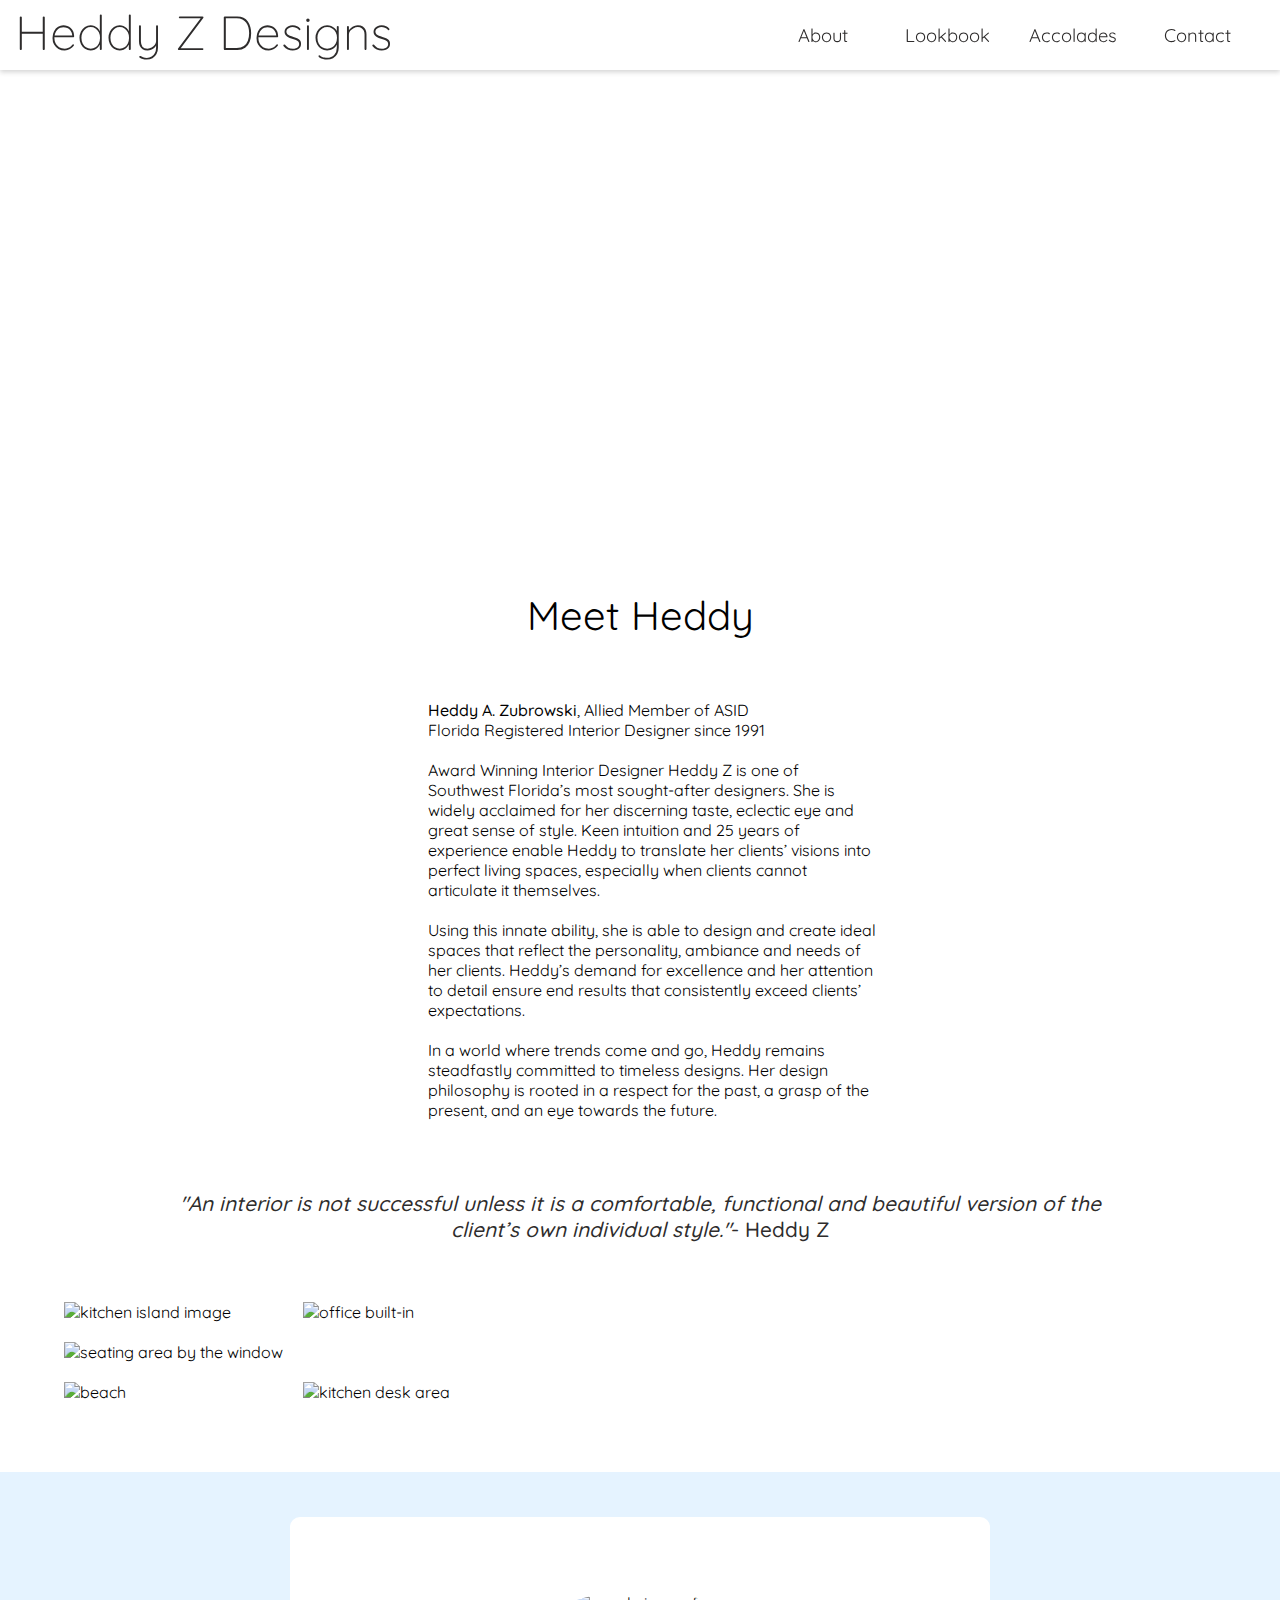
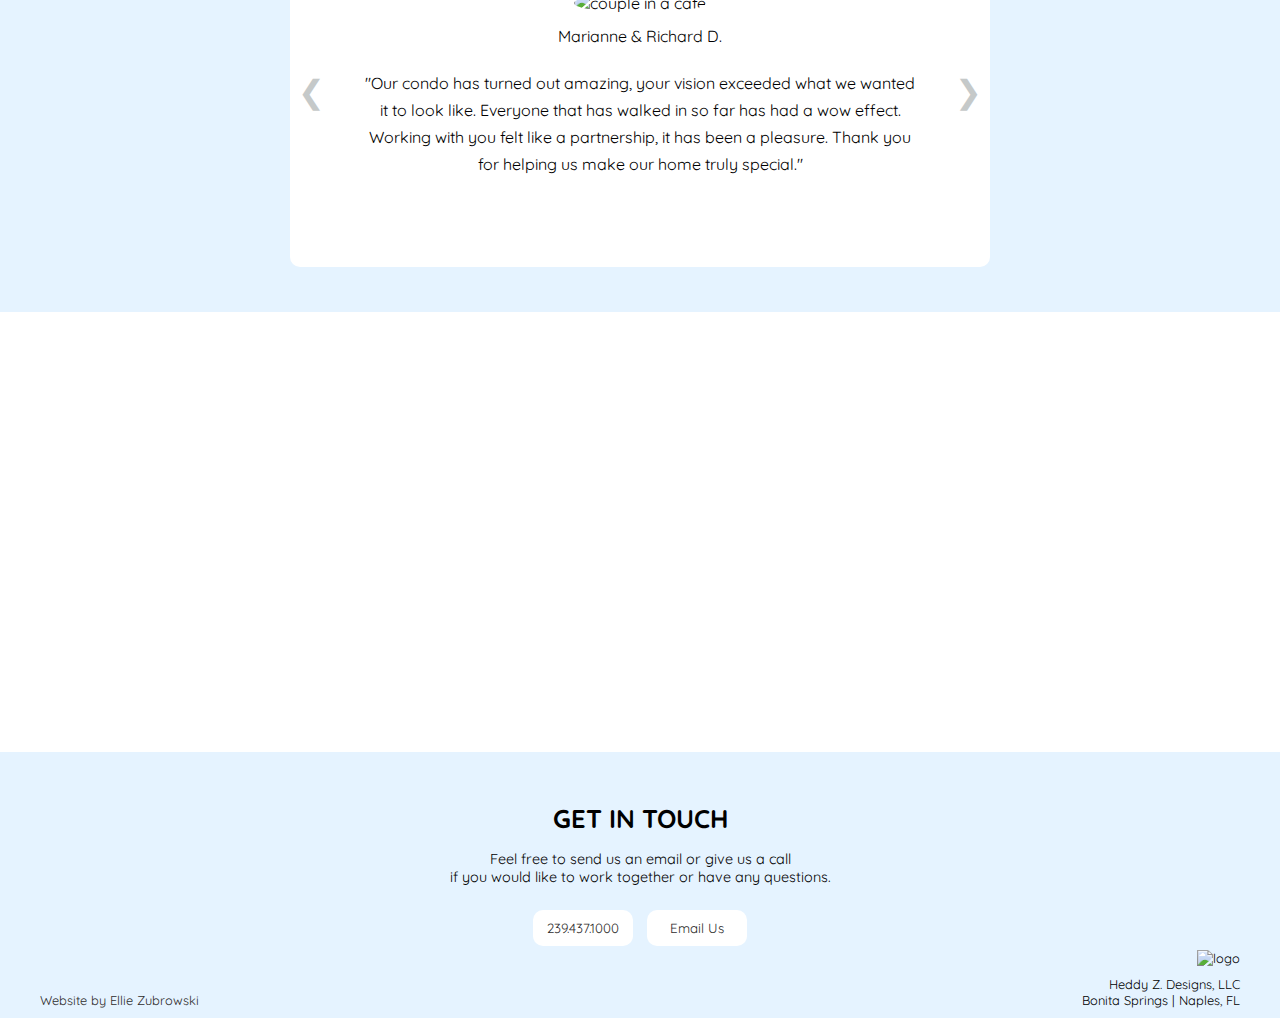
==== index.html @ a10d14ea "Update title and description" ====
<!DOCTYPE html>
<html lang="en">
  <head>
    <meta charset="UTF-8" />
    <meta http-equiv="X-UA-Compatible" content="IE=edge" />
    <meta name="viewport" content="width=device-width, initial-scale=1.0" />
    <meta name="keywords" content="interior designer, interior design, Naples, Fort Myers, heddy z designs, 
      Naples interior decorators, naples interior design company"/>
    <link rel="icon" type="image/x-icon" href="https://i.ibb.co/jzCMYRN/icon.png">
    <title>Heddy Z Designs | Interior Designer</title>
    <meta
      name="description"
      content="Meet Heddy Z, a renowned interior designer with 25 years of experience in Southwest Florida, known for her unique style and transformative designs."
    />
    <link rel="stylesheet" href="src/style.css" />
    <script
      src="https://kit.fontawesome.com/e5f441b479.js"
      crossorigin="anonymous"
    ></script>
  </head>
  <header>
    <nav id="nav-bar" class="navbar">
      <div id="left-nav">
        <h1>
          <a href="index.html"> Heddy Z Designs</a>
        </h1>
      </div>
      <div id="right-nav">
        <ul id="nav-ul">
          <li class="nav-li"><a href="index.html#about-div">About</a></li>
          <li class="nav-li"><a href="lookbook.html">Lookbook</a></li>
          <li class="nav-li">
            <a class="accoladesnavlink" href="index.html#accolades"
              >Accolades</a
            >
          </li>
          <li class="nav-li"><a href="contact.html">Contact</a></li>
        </ul>
      </div>
    </nav>
  </header>
  <body>
    <div>
      <!-- <div id="meet-heddy">Meet Heddy</div> -->
      <div class="top-img"></div>
    </div>
    <main>
      <div id="about-div">
        <h2>Meet Heddy</h2>
        <div id="info-div">
          <img
            id="profile-img"
            src="https://i.ibb.co/8mSSCG5/profile-enhanced.jpg"
            alt=""
          />
          <div id="info-p-div">
            <p>
              <span id="heddybio">Heddy A. Zubrowski</span>, Allied Member of
              ASID
              <br />
              Florida Registered Interior Designer since 1991
            </p>
            <br />
            <p>
              Award Winning Interior Designer Heddy Z is one of Southwest
              Florida’s most sought-after designers. She is widely acclaimed for
              her discerning taste, eclectic eye and great sense of style. Keen
              intuition and 25 years of experience enable Heddy to translate her
              clients’ visions into perfect living spaces, especially when
              clients cannot articulate it themselves.
            </p>
            <br />
            <p>
              Using this innate ability, she is able to design and create ideal
              spaces that reflect the personality, ambiance and needs of her
              clients. Heddy’s demand for excellence and her attention to detail
              ensure end results that consistently exceed clients’ expectations.
            </p>
            <br />
            <p>
              In a world where trends come and go, Heddy remains steadfastly
              committed to timeless designs. Her design philosophy is rooted in
              a respect for the past, a grasp of the present, and an eye towards
              the future.
            </p>
          </div>
        </div>
        <br />
        <p id="bioquote">
          <em
            >"An interior is not successful unless it is a comfortable,
            functional and beautiful version of the client’s own individual
            style."</em
          >- Heddy Z
        </p>
      </div>
    </main>

    <section class="photo-container">
      <div class="column">
        <div class="photo">
          <img
            src="https://i.ibb.co/tmwmGJ7/Ts-Jh-Gv8-auto-x2-1-transformed.jpg"
            alt="kitchen island image"
          />
        </div>
        <div class="photo">
          <img
            src="https://i.ibb.co/yB9nSzc/yKpuhIeY.jpg"
            alt="seating area by the window"
          />
        </div>
        <div class="photo">
          <img src="https://i.ibb.co/qCT5sdY/kitchen-final.jpg" alt="beach" />
        </div>
      </div>
      <div class="column">
        <div class="photo">
          <img
            src="https://i.ibb.co/rQHQZ10/studyoffice-enhanced.jpg"
            alt="office built-in"
          />
        </div>
        <div class="photo">
          <img
            src="https://i.ibb.co/xhC37cS/tdZFXEk.jpg"
            alt="kitchen desk area"
          />
        </div>
      </div>
    </section>

    <section id="big-slideshow-container">
      <div id="accolades" class="slideshow-container">
        <article class="review-slide">
          <img
            class="reviewimg"
            src="https://i.ibb.co/7NGnf0b/squarecopy3.jpg"
            alt="couple in a cafe"
          />
          <p class="reviewname">Marianne & Richard D.</p>
          <br />
          <p>
            "Our condo has turned out amazing, your vision exceeded what we
            wanted it to look like. Everyone that has walked in so far has had a
            wow effect. Working with you felt like a partnership, it has been a
            pleasure. Thank you for helping us make our home truly special."
          </p>
        </article>
        <article class="review-slide">
          <img
            class="reviewimg"
            src="https://i.ibb.co/BszhF9Z/squarecopy2.jpg"
            alt="couple at the beach"
          />
          <p class="reviewname">Drs. Greg and Beth G.</p>
          <br />
          <p>
            "Heddy was the perfect designer for us. She listened to us and
            understood our needs. She was there every step of the way to explain
            our choices. She used space planning techniques, colors and lighting
            to create an attractive home designed specifically for our needs. We
            couldn't be happier."
          </p>
        </article>
        <article class="review-slide">
          <img
            class="reviewimg"
            src="https://i.ibb.co/t2vxKx9/squarecopy1.jpg"
            alt=""
          />
          <p class="reviewname">Angela and Bill P.</p>
          <br />
          <p>
            "I am pleased to extend and share my experience with Heddy. Her real
            skill lies in her outstanding ability to communicate, design and
            transform my home to a dream come true."
          </p>
        </article>

        <a class="previous" onclick="changeSlide(-1)">&#10094;</a>
        <a class="nextacc" onclick="changeSlide(1)">&#10095;</a>
      </div>
    </section>

    <section class="square-link-container">
      <a class="square-img-link" href="index.html#about-div">
        <h2>ABOUT</h2>
        <img
          class="link-img"
          src="https://images.unsplash.com/photo-1528460033278-a6ba57020470?ixlib=rb-4.0.3&ixid=MnwxMjA3fDB8MHxwaG90by1wYWdlfHx8fGVufDB8fHx8&auto=format&fit=crop&w=735&q=80"
          alt=""
        />
      </a>
      <a class="square-img-link" href="lookbook.html">
        <h2>LOOKBOOK</h2>
        <img
          src="https://images.unsplash.com/photo-1554328103-f1ab574c5a12?ixlib=rb-4.0.3&ixid=MnwxMjA3fDB8MHxwaG90by1wYWdlfHx8fGVufDB8fHx8&auto=format&fit=crop&w=627&q=80"
          alt=""
        />
      </a>
      <a class="square-img-link" href="index.html#accolades">
        <h2>ACCOLADES</h2>
        <img
          src="https://images.unsplash.com/photo-1563836728031-53a374d2d2e1?ixlib=rb-4.0.3&ixid=MnwxMjA3fDB8MHxwaG90by1wYWdlfHx8fGVufDB8fHx8&auto=format&fit=crop&w=627&q=80"
          alt=""
        />
      </a>
      <a class="square-img-link" href="contact.html">
        <h2>CONTACT</h2>
        <img
          src="https://images.unsplash.com/photo-1599424056685-cacc7bee5cc3?ixlib=rb-4.0.3&ixid=MnwxMjA3fDB8MHxwaG90by1wYWdlfHx8fGVufDB8fHx8&auto=format&fit=crop&w=687&q=80"
          alt=""
        />
      </a>
    </section>

    <footer class="footer">
      <div class="footer-container">
        <div class="top-footer">
          <h3>GET IN TOUCH</h3>
          <p class="footerp">
            Feel free to send us an email or give us a call <br />
            if you would like to work together or have any questions.
          </p>
          <button class="contactbtn num">
            <a href="tel:239.437.1000">239.437.1000</a>
          </button>
          <button class="contactbtn mail">
            <a href="mailto:zdesigns@comcast.net" target="_blank">Email Us</a>
          </button>
          <br />
        </div>
        <div class="bottom-footer">
          <div class="left-footer">
            <span class="websitebuilt"
              >Website by
              <a
                href="https://elliezub.github.io/Personal-Portfolio/"
                target="_blank"
                >Ellie Zubrowski</a
              ></span
            >
          </div>
          <div class="right-footer">
            <img
              src="https://i.ibb.co/XySXFV8/final-logo.jpg"
              alt="logo"
              class="footer-logo"
            />
            <p>Heddy Z. Designs, LLC</p>
            <p>Bonita Springs | Naples, FL</p>
            <!-- <p class="emailrightfooter"><a href="mailto:zdesigns@comcast.net" target="_blank">zdesigns@comcast.net</a></p> -->
          </div>
        </div>
      </div>
    </footer>

    <script src="src/script.js"></script>
  </body>
</html>
---- src/style.css ----
@import url("https://fonts.googleapis.com/css2?family=Julius+Sans+One&family=Oswald:wght@200&family=Quicksand:wght@300;400;500&family=Thasadith&display=swap");

@media (prefers-reduced-motion: no-preference) {
  * {
    scroll-behavior: smooth;
  }
}

* {
  margin: 0;
  font-family: "Quicksand", sans-serif;
  padding: 0;
}

h1 {
  font-weight: 100;
}

h1 a {
  text-decoration: none;
  color: rgb(46, 44, 44);
}

h2 {
  font-weight: 300;
}

.navbar {
  transition: height 0.3s ease;
  display: flex;
  justify-content: space-between;
  align-items: center;
  height: 70px;
  background-color: rgb(255, 255, 255, 0.9);
  position: fixed;
  top: 0;
  left: 0;
  width: 100%;
  z-index: 3;
  box-shadow: 0 2px 5px 0 rgba(31, 31, 31, 0.2);
}

.navbar.shrink {
  height: 55px;
}

#left-nav {
  margin-left: 15px;
  color: rgb(46, 44, 44);
  font-size: 1.5rem;
  padding-bottom: 6px;
}

#right-nav {
  margin-right: 20px;
  height: 100%;
}

#nav-ul {
  list-style: none;
  display: flex;
  align-items: center;
  height: 100%;
}

.nav-li {
  display: flex;
  align-items: center;
  justify-content: center;
  height: 100%;
}

.nav-li a {
  display: flex;
  align-items: center;
  justify-content: center;
  text-decoration: none;
  color: rgb(46, 44, 44);
  width: 125px;
  height: 100%;
  text-align: center;
  font-size: 1.15rem;
}

.nav-li a:hover {
  background-color: rgba(229, 243, 255, 0.8);
}

/* nav end */

.top-img {
  background-image: url("https://i.ibb.co/g3WW5Nk/enhanced-livingroom-final.jpg");
  min-height: 60vh;
  max-height: 60vh;
  background-repeat: no-repeat;
  background-size: contain;
  background-attachment: fixed;
  width: 100vw;
  /* position: relative;
    top:0; */
  z-index: -2;
  /* FIX THE DISPLAY ON HUGE SCREEN SIZE */
}
/* img end */

#about-div {
  height: auto;
  position: relative;
  top: 0;
  padding-top: 10px;
  max-width: 1000px;
  margin: 0 auto 20px auto;
}

#about-div h2 {
  text-align: center;
  margin: 40px 0 60px 0;
  font-size: 2.5rem;
  font-weight: 400;
}

#profile-img {
  height: 440px;
  width: auto;
}

#bioquote {
  color: rgb(46, 44, 44);
  margin: 30px 20px 0 20px;
  font-size: 1.3rem;
  text-align: center;
  font-weight: 500;
}

#heddybio {
  font-weight: 500;
}

#info-div {
  display: flex;
  justify-content: center;
  gap: 25px;
}

#info-p-div {
  max-width: 450px;
  font-size: 1rem;
}

main {
    margin: 0 15px;
}

/* end about */

.photo-container {
  max-width: 1200px;
  width: 90%;
  margin: auto;
  padding: 40px 0;
  display: flex;
  gap: 20px;
}

.two {
  max-width: 1700px;
}
.photo-container .column {
  display: flex;
  justify-content: space-between;
}

.column {
  display: flex;
  flex-direction: column;
  gap: 20px;
}

.column1 {
  flex: 3.95;
}

.column2 {
  flex: 4.1;
}

.column3 {
  flex: 3.1;
}

.photo img {
  width: 100%;
  height: 100%;
}

/* img area end */

.review-slide {
  display: none;
  padding: 7px 70px 20px 70px;
  text-align: center;
}

.slideshow-container {
  max-width: 700px;
  position: relative;
  margin: 10px;
  background-color: white;
  height: 350px;
  display: flex;
  justify-content: center;
  align-items: center;
  border-radius: 10px;
}

.slideshow-container a {
  position: absolute;
  cursor: pointer;
  color: rgb(197, 201, 201);
  font-size: 2rem;
  padding: 5px 8px 8px 8px;
  user-select: none;
  transition: 0.3s ease-in-out;
}

.slideshow-container a:hover {
  background-color: #d3d3d3;
  color: white;
}

.previous {
  left: 0;
  border-radius: 0 3px 3px 0;
}
.nextacc {
  right: 0;
  border-radius: 3px 0 0 3px;
}

#big-slideshow-container {
  margin-top: 30px;
  background-color: rgb(229, 243, 255);
  padding: 35px 0px;
  width: 100%;
  display: flex;
  justify-content: center;
}

.review-slide p {
  line-height: 1.7;
}

.reviewimg {
  width: 100px;
  border-radius: 50%;
  margin-bottom: 10px;
}


/* slideshow end */

.square-link-container {
  display: flex;
  flex-wrap: wrap;
  justify-content: center;
  max-width: 1200px;
  margin: 80px auto;
}

.square-img-link {
  width: 250px;
  height: 250px;
  margin: 15px;
  border-radius: 10px;
  overflow: hidden;
  position: relative;
  text-decoration: none;
  color: white;
}

.square-img-link img {
  /* width:100%; */
  object-fit: cover;
}

.square-img-link h2 {
  position: absolute;
  top: 42%;
  left: 0;
  width: 100%;
  text-align: center;
  /* letter-spacing: .075em; */
}

/* FOOTER */
.footer {
  background-color: rgb(229, 243, 255);
  position: relative;
  bottom: 0;
  width: 100%;
  right: 0;
  padding: 30px 0 0 0;
}

.footer h3 {
  font-size: 1.6rem;
  padding-bottom: 8px;
}

.footer-container {
  max-width: 1200px;
  width: 95vw;
  margin: auto;
  padding: 20px 15px 10px 15px;
  display: flex;
  flex-direction: column;
}

.top-footer {
  text-align: center;
}

.contactbtn {
  background-color: white;
  border: none;
  border-radius: 10px;
  padding: 10px;
  width: 100px;
  margin: 4px 5px;
  cursor: pointer;
  transition: 0.3s ease-in-out;
}

.contactbtn:hover {
  background-color: rgb(219, 219, 219);
}

.bottom-footer {
  display: flex;
  flex-direction: row;
  justify-content: space-between;
  align-items: flex-end;
}

.right-footer {
  text-align: right;
  font-size: 0.8rem;
}

.left-footer {
  font-size: 0.8rem;
}

.footerp {
  font-size: 0.9rem;
  margin: 8px 0 20px 0;
}

.footer a {
  text-decoration: none;
  color: rgb(46, 44, 44);
}

.footer span {
  color: rgb(46, 44, 44);
}

.footer-logo {
  width: 50px;
  margin-bottom: 10px;
}

/* FOOTER END */

/* CONTACT.HTML STUFF BELOW HERE */

.top-img2 {
  background-image: url("https://i.ibb.co/1dCfvWg/0-2.png");
  min-height: 347px;
  max-height: 40vh;
  background-repeat: no-repeat;
  background-size: cover;
  background-attachment: fixed;
  width: 100vw;
  position: relative;
  top: 0;
  z-index: -2;
}

#contact-heddy {
  position: absolute;
  width: 100%;
  text-align: center;
  top: 175px;
  color: white;
  font-size: 3.5rem;
}

#contact-section {
  width: 100%;
}

#contact-section h2 {
  text-align: center;
  padding-top: 28px;
}

#contact-form {
  background-color: white;
  margin: 60px auto;
  max-width: 920px;
  max-height: 610px;
  display: flex;
  flex-wrap: wrap;
  overflow: hidden;
  border-radius: 5px;
  box-shadow: 0 3px 7px 0 rgba(0, 0, 0, 0.07), 0 6px 10px 0 rgba(0, 0, 0, 0.1);
}

form {
  display: flex;
  flex-direction: column;
  max-width: 450px;
  margin: 20px;
  padding: 10px 10px;
}

#send {
  margin: 20px auto;
  padding: 9px 9px 10px 9px;
  width: 70px;
  cursor: pointer;
  background-color: white;
  border: 1px solid rgb(46, 44, 44);
  border-radius: 10px;
  color: rgb(46, 44, 44);
  font-size: 1rem;
}

form label {
  margin: 10px 0;
}

form input {
  padding: 10px;
  border-radius: 5px;
  border: solid 1px rgb(46, 44, 44);
}

form textarea {
  padding: 10px;
  border-radius: 5px;
  border: solid 1px rgb(46, 44, 44);
}

#contact-form img {
  width: 100%;
  height: auto;
}

#left-form {
  width: 50%;
}
#right-form {
  width: 50%;
  position: relative;
}

/* LOOKBOOK */

.top-img3 {
  background-image: url("https://i.ibb.co/gJR9S2v/harli-marten-n7a2-OJDSZns-unsplash.jpg");
  min-height: 347px;
  max-height: 40vh;
  background-repeat: no-repeat;
  background-size: cover;
  background-attachment: fixed;
  width: 100vw;
  position: relative;
  top: 0;
  z-index: -2;
}

.photo {
  cursor: pointer;
}

#message {
    resize: none;
    overflow: auto;
}

/* MODAL LIGHTBOX  */

/* The Modal (background) */
.modal {
  display: none;
  position: fixed;
  z-index: 1;
  padding-top: 100px;
  left: 0;
  top: 0;
  width: 100%;
  height: 100%;
  overflow: auto;
  background-color: rgba(0, 0, 0, 0.9);
}

/* Modal Content */
.modal-container {
  position: relative;
  margin: 20px auto;
  padding: 0 auto;
  width: 90%;
  max-width: 1200px;
  height: 80vh;
  display: flex;
  justify-content: center;
  align-items: center;
}

.lookbookSlides img {
  max-height: 80vh;
  max-width: 100%;
  position: relative;
  margin: 0 auto;
}

.close {
  color: white;
  position: absolute;
  top: 70px;
  right: 50px;
  font-size: 65px;
  font-weight: bold;
  cursor: pointer;
  transition: 0.3s ease-in-out;
}

.close:hover {
  color: #d3d3d3;
  text-decoration: none;
}

.prev,
.next {
  cursor: pointer;
  position: absolute;
  width: auto;
  padding: 13px 13px 14px 12px;
  color: white;
  font-weight: bold;
  font-size: 20px;
  transition: 0.6s ease;
  border-radius: 0 3px 3px 0;
  z-index: 3;
}

.prev {
  left: 0;
}

.next {
  right: 0;
  border-radius: 3px 0 0 3px;
}

.prev:hover,
.next:hover {
  background-color: rgba(0, 0, 0, 0.8);
}

/* END MODAL */

@media (min-width: 1900px) {
  .top-img {
    background-size: cover;
    width: 100%;
    background-attachment: unset;
    background-position: center;
  }
}

@media (max-width: 1220px) {
  .square-img-link {
    width: 200px;
    height: 200px;
  }
}

@media (max-width: 1150px) {
  .top-img {
    background-size: cover;
    background-attachment: unset;
    background-position: center;
  }
}

@media (max-width: 950px) {
  #right-form {
    display: none;
  }
  #contact-form {
    margin-left: 30px;
    margin-right: 30px;
  }
  #left-form {
    width: 100%;
  }
  form {
    margin: auto;
  }
  .square-link-container {
    max-width: 600px;
  }
  .footer-container {
    width: 93vw;
  }
  #left-nav h1 {
    font-size: 1.9rem;
  }
  .nav-li a {
    width: 110px;
  }
}

@media (max-width: 768px) {
  .photo-container {
    flex-direction: column;
  }
  #info-div {
    flex-direction: column;
    align-items: center;
  }
  #info-p-div {
    margin-top: 40px;
  }
  .footer-container {
    width: 90vw;
  }

  .nav-li .accoladesnavlink {
    display: none;
  }
  .nav-li a {
  font-size: 1.1rem;
  width: 90px;
  }
  #left-nav h1 {
    font-size: 1.6rem;
  }
  #profile-img {
    height: 400px;
  }
  .review-slide p {
    font-size: 90%;
  }
}

@media (max-width: 550px) {
    #left-nav h1 { 
        font-size: 1.3rem;
    }
    
    .nav-li a {
       font-size: 1rem;
       width: 85px;
    }
    #right-nav {
        margin-right: 5px;
    }
    .review-slide p {
        font-size: 85%;
        line-height: 1.3;
    }
    .review-slide {
        padding: 7px 50px 10px 50px;
    }
}

@media (max-width: 490px) {
    .square-img-link {
        width: 130px;
        height: 130px;
    }
    .square-link-container {
        max-width:  350px;
    }
    .square-link-container h2 {
        font-size: 95%;
        font-weight: 400;
    }
}
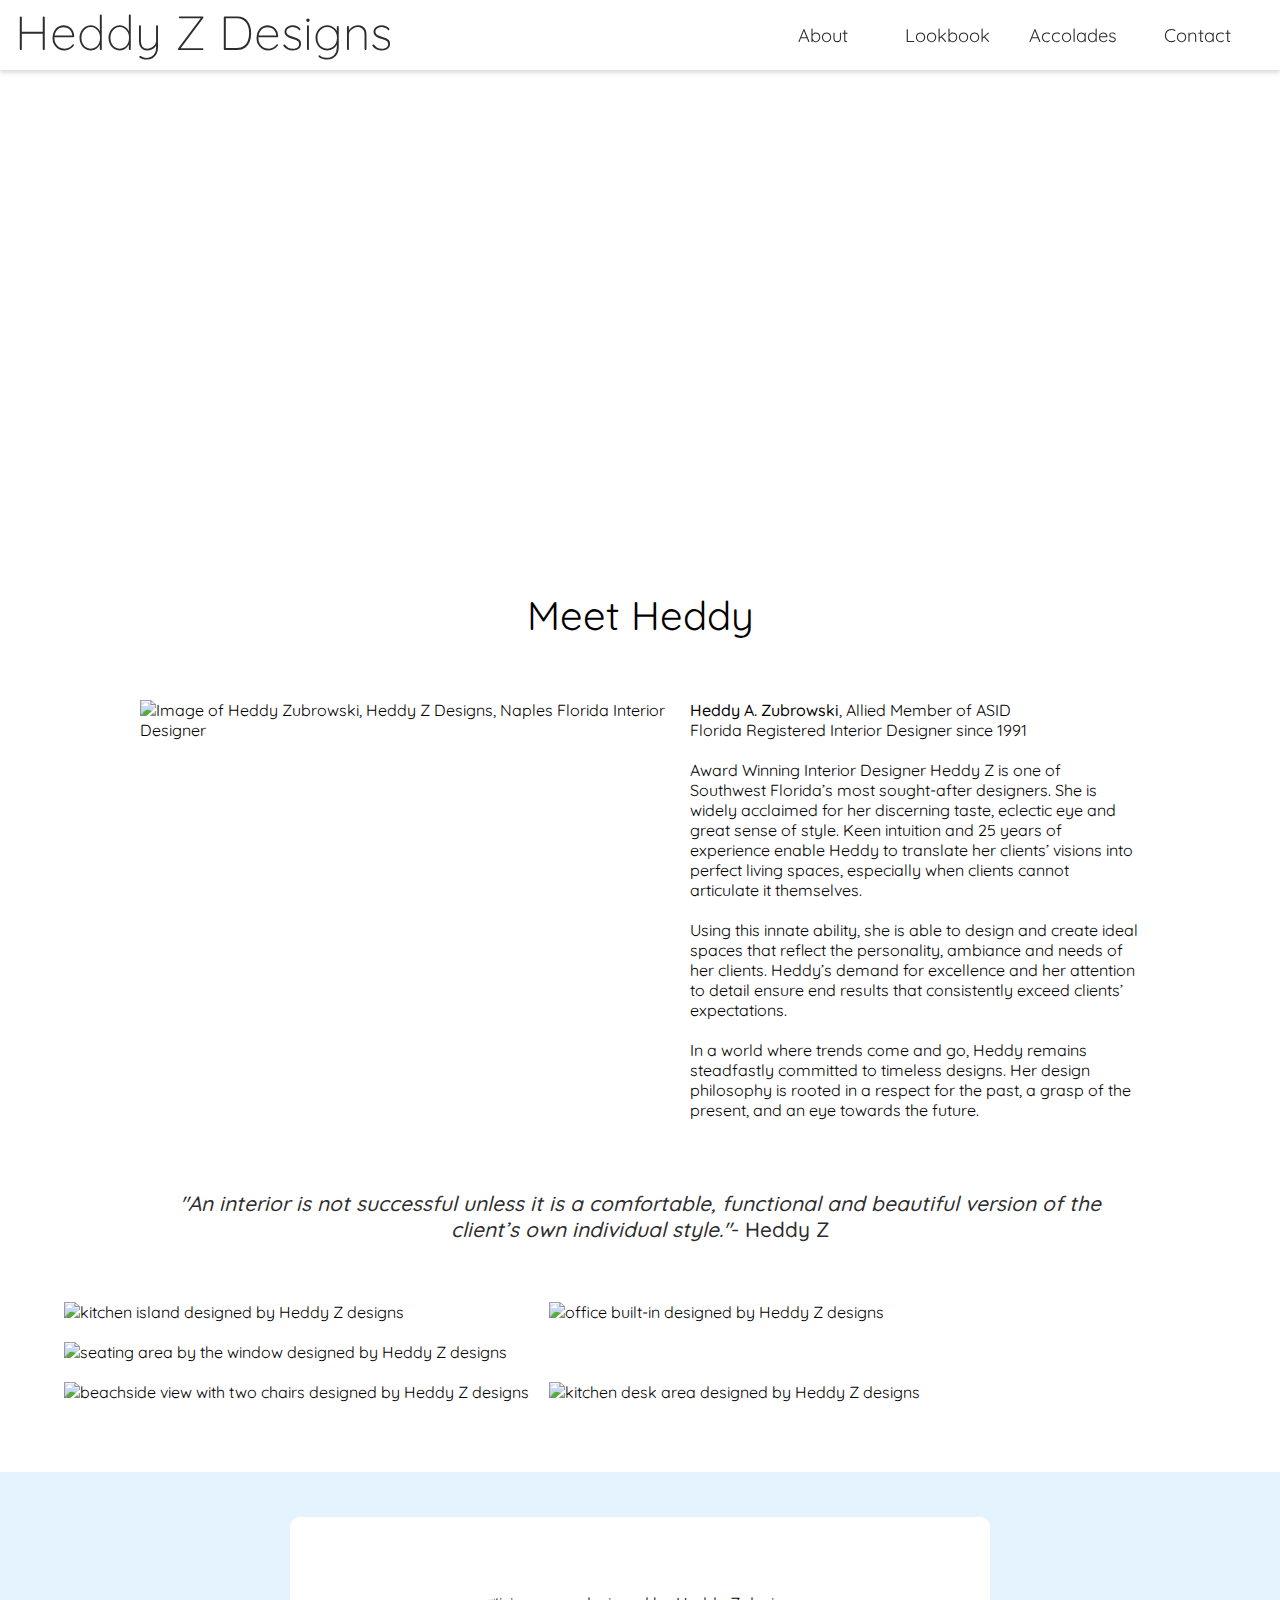
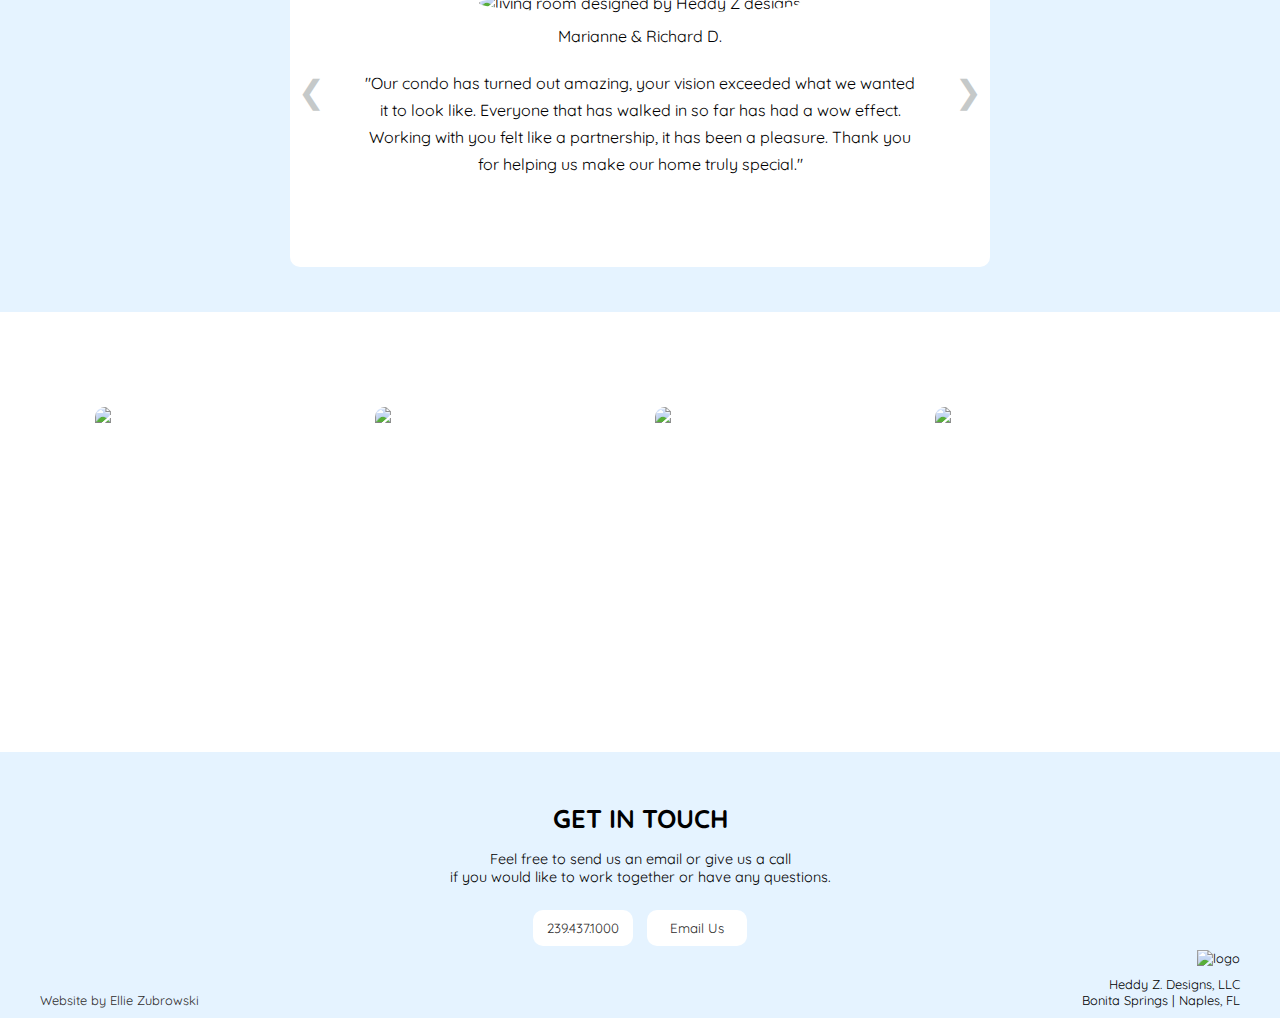
==== commit 1d9b32c7: "Add alt descriptions" ====
--- a/index.html
+++ b/index.html
@@ -51,7 +51,7 @@
           <img
             id="profile-img"
             src="https://i.ibb.co/8mSSCG5/profile-enhanced.jpg"
-            alt=""
+            alt="Image of Heddy Zubrowski, Heddy Z Designs, Naples Florida Interior Designer"
           />
           <div id="info-p-div">
             <p>
@@ -101,30 +101,30 @@
         <div class="photo">
           <img
             src="https://i.ibb.co/tmwmGJ7/Ts-Jh-Gv8-auto-x2-1-transformed.jpg"
-            alt="kitchen island image"
+            alt="kitchen island designed by Heddy Z designs"
           />
         </div>
         <div class="photo">
           <img
             src="https://i.ibb.co/yB9nSzc/yKpuhIeY.jpg"
-            alt="seating area by the window"
-          />
-        </div>
-        <div class="photo">
-          <img src="https://i.ibb.co/qCT5sdY/kitchen-final.jpg" alt="beach" />
+            alt="seating area by the window designed by Heddy Z designs"
+          />
+        </div>
+        <div class="photo">
+          <img src="https://i.ibb.co/qCT5sdY/kitchen-final.jpg" alt="beachside view with two chairs designed by Heddy Z designs" />
         </div>
       </div>
       <div class="column">
         <div class="photo">
           <img
             src="https://i.ibb.co/rQHQZ10/studyoffice-enhanced.jpg"
-            alt="office built-in"
+            alt="office built-in designed by Heddy Z designs"
           />
         </div>
         <div class="photo">
           <img
             src="https://i.ibb.co/xhC37cS/tdZFXEk.jpg"
-            alt="kitchen desk area"
+            alt="kitchen desk area designed by Heddy Z designs"
           />
         </div>
       </div>
@@ -136,7 +136,7 @@
           <img
             class="reviewimg"
             src="https://i.ibb.co/7NGnf0b/squarecopy3.jpg"
-            alt="couple in a cafe"
+            alt="living room designed by Heddy Z designs"
           />
           <p class="reviewname">Marianne & Richard D.</p>
           <br />
@@ -151,7 +151,7 @@
           <img
             class="reviewimg"
             src="https://i.ibb.co/BszhF9Z/squarecopy2.jpg"
-            alt="couple at the beach"
+            alt="bedroom designed by Heddy Z designs"
           />
           <p class="reviewname">Drs. Greg and Beth G.</p>
           <br />
@@ -167,7 +167,7 @@
           <img
             class="reviewimg"
             src="https://i.ibb.co/t2vxKx9/squarecopy1.jpg"
-            alt=""
+            alt="golden living room designed by Heddy Z designs"
           />
           <p class="reviewname">Angela and Bill P.</p>
           <br />
@@ -189,28 +189,28 @@
         <img
           class="link-img"
           src="https://images.unsplash.com/photo-1528460033278-a6ba57020470?ixlib=rb-4.0.3&ixid=MnwxMjA3fDB8MHxwaG90by1wYWdlfHx8fGVufDB8fHx8&auto=format&fit=crop&w=735&q=80"
-          alt=""
+          alt="blue wallpaper background image"
         />
       </a>
       <a class="square-img-link" href="lookbook.html">
         <h2>LOOKBOOK</h2>
         <img
           src="https://images.unsplash.com/photo-1554328103-f1ab574c5a12?ixlib=rb-4.0.3&ixid=MnwxMjA3fDB8MHxwaG90by1wYWdlfHx8fGVufDB8fHx8&auto=format&fit=crop&w=627&q=80"
-          alt=""
+          alt="wooden background image"
         />
       </a>
       <a class="square-img-link" href="index.html#accolades">
         <h2>ACCOLADES</h2>
         <img
           src="https://images.unsplash.com/photo-1563836728031-53a374d2d2e1?ixlib=rb-4.0.3&ixid=MnwxMjA3fDB8MHxwaG90by1wYWdlfHx8fGVufDB8fHx8&auto=format&fit=crop&w=627&q=80"
-          alt=""
+          alt="sand background image"
         />
       </a>
       <a class="square-img-link" href="contact.html">
         <h2>CONTACT</h2>
         <img
           src="https://images.unsplash.com/photo-1599424056685-cacc7bee5cc3?ixlib=rb-4.0.3&ixid=MnwxMjA3fDB8MHxwaG90by1wYWdlfHx8fGVufDB8fHx8&auto=format&fit=crop&w=687&q=80"
-          alt=""
+          alt="leaf background image"
         />
       </a>
     </section>
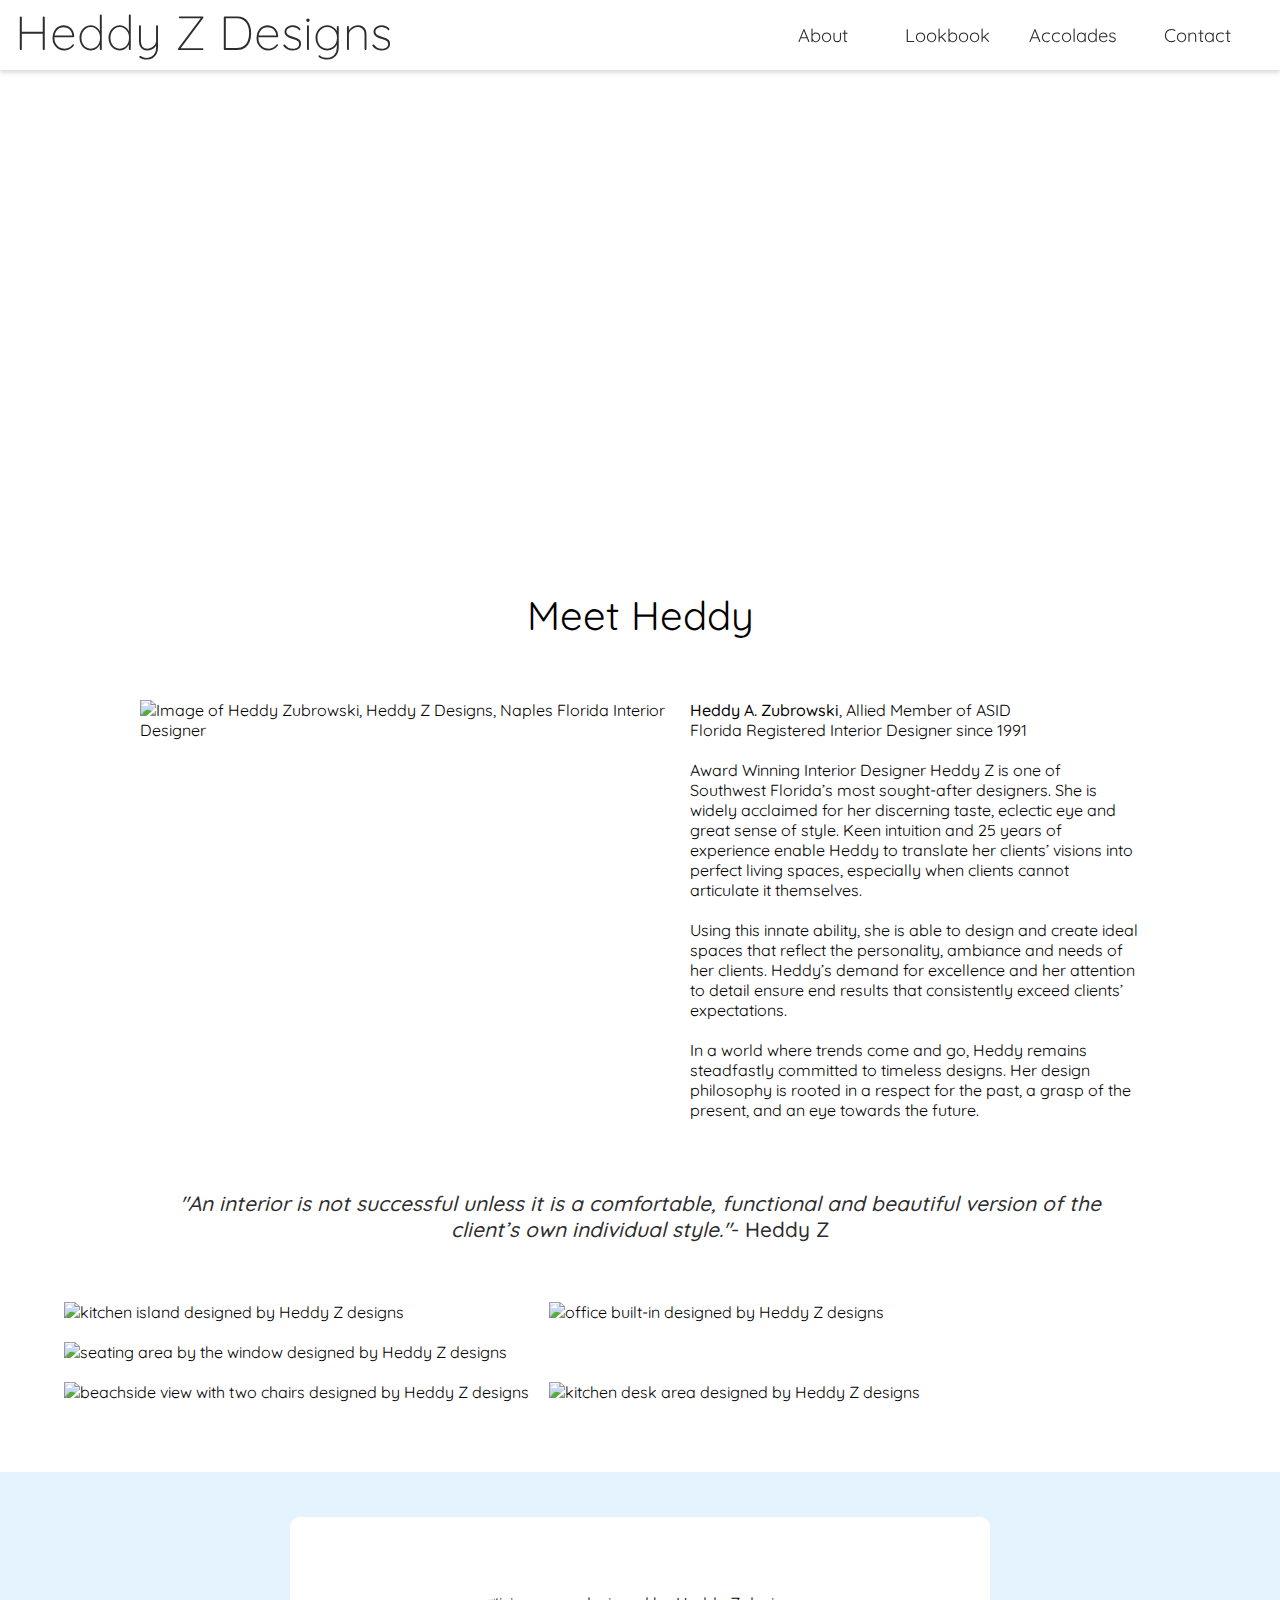
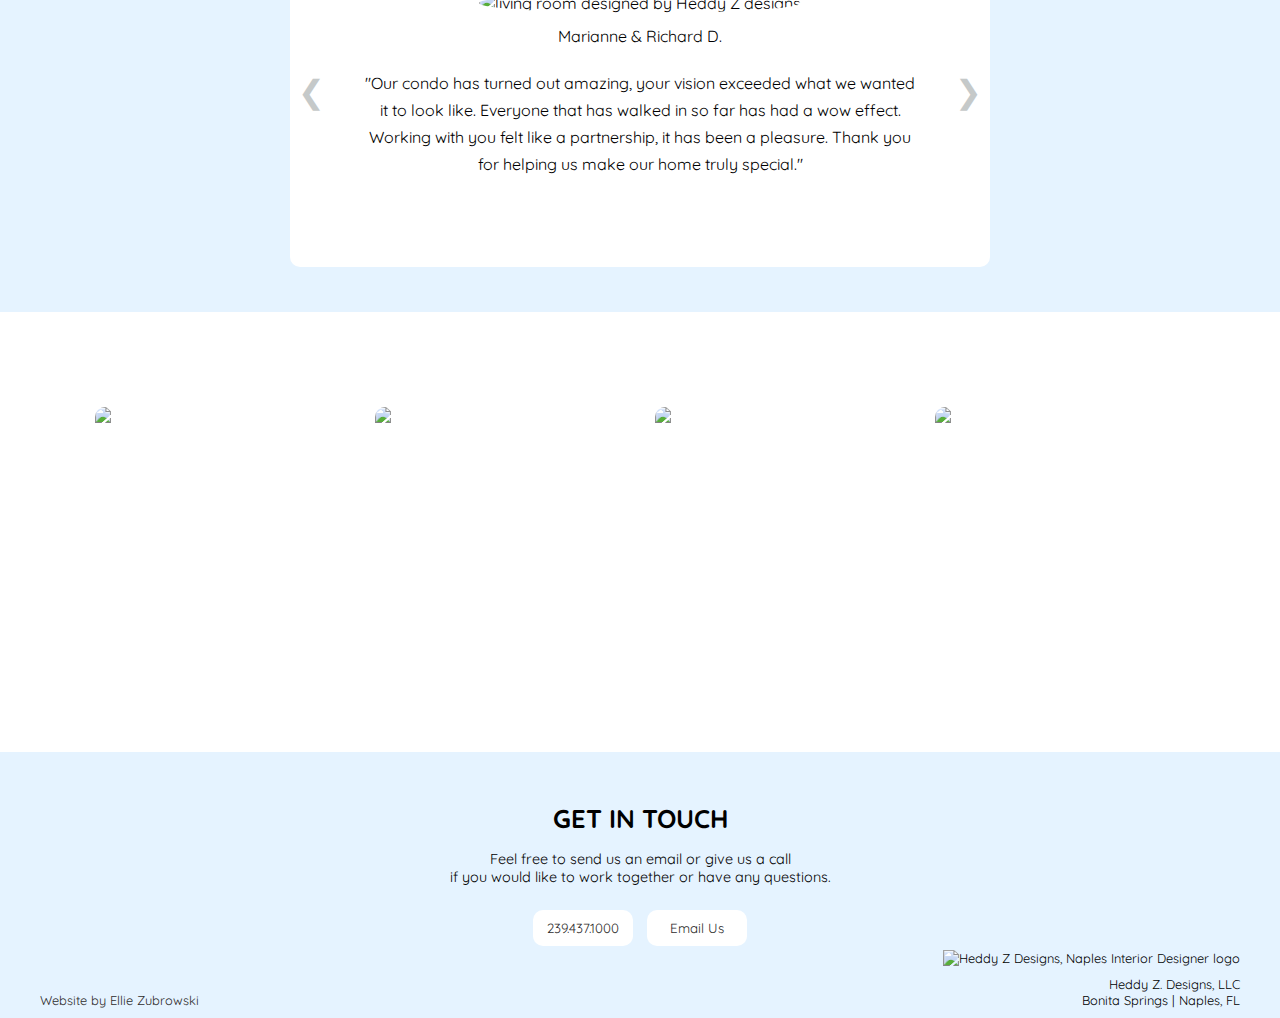
==== commit 135a36fb: "Update index.html" ====
--- a/index.html
+++ b/index.html
@@ -245,7 +245,7 @@
           <div class="right-footer">
             <img
               src="https://i.ibb.co/XySXFV8/final-logo.jpg"
-              alt="logo"
+              alt="Heddy Z Designs, Naples Interior Designer logo"
               class="footer-logo"
             />
             <p>Heddy Z. Designs, LLC</p>
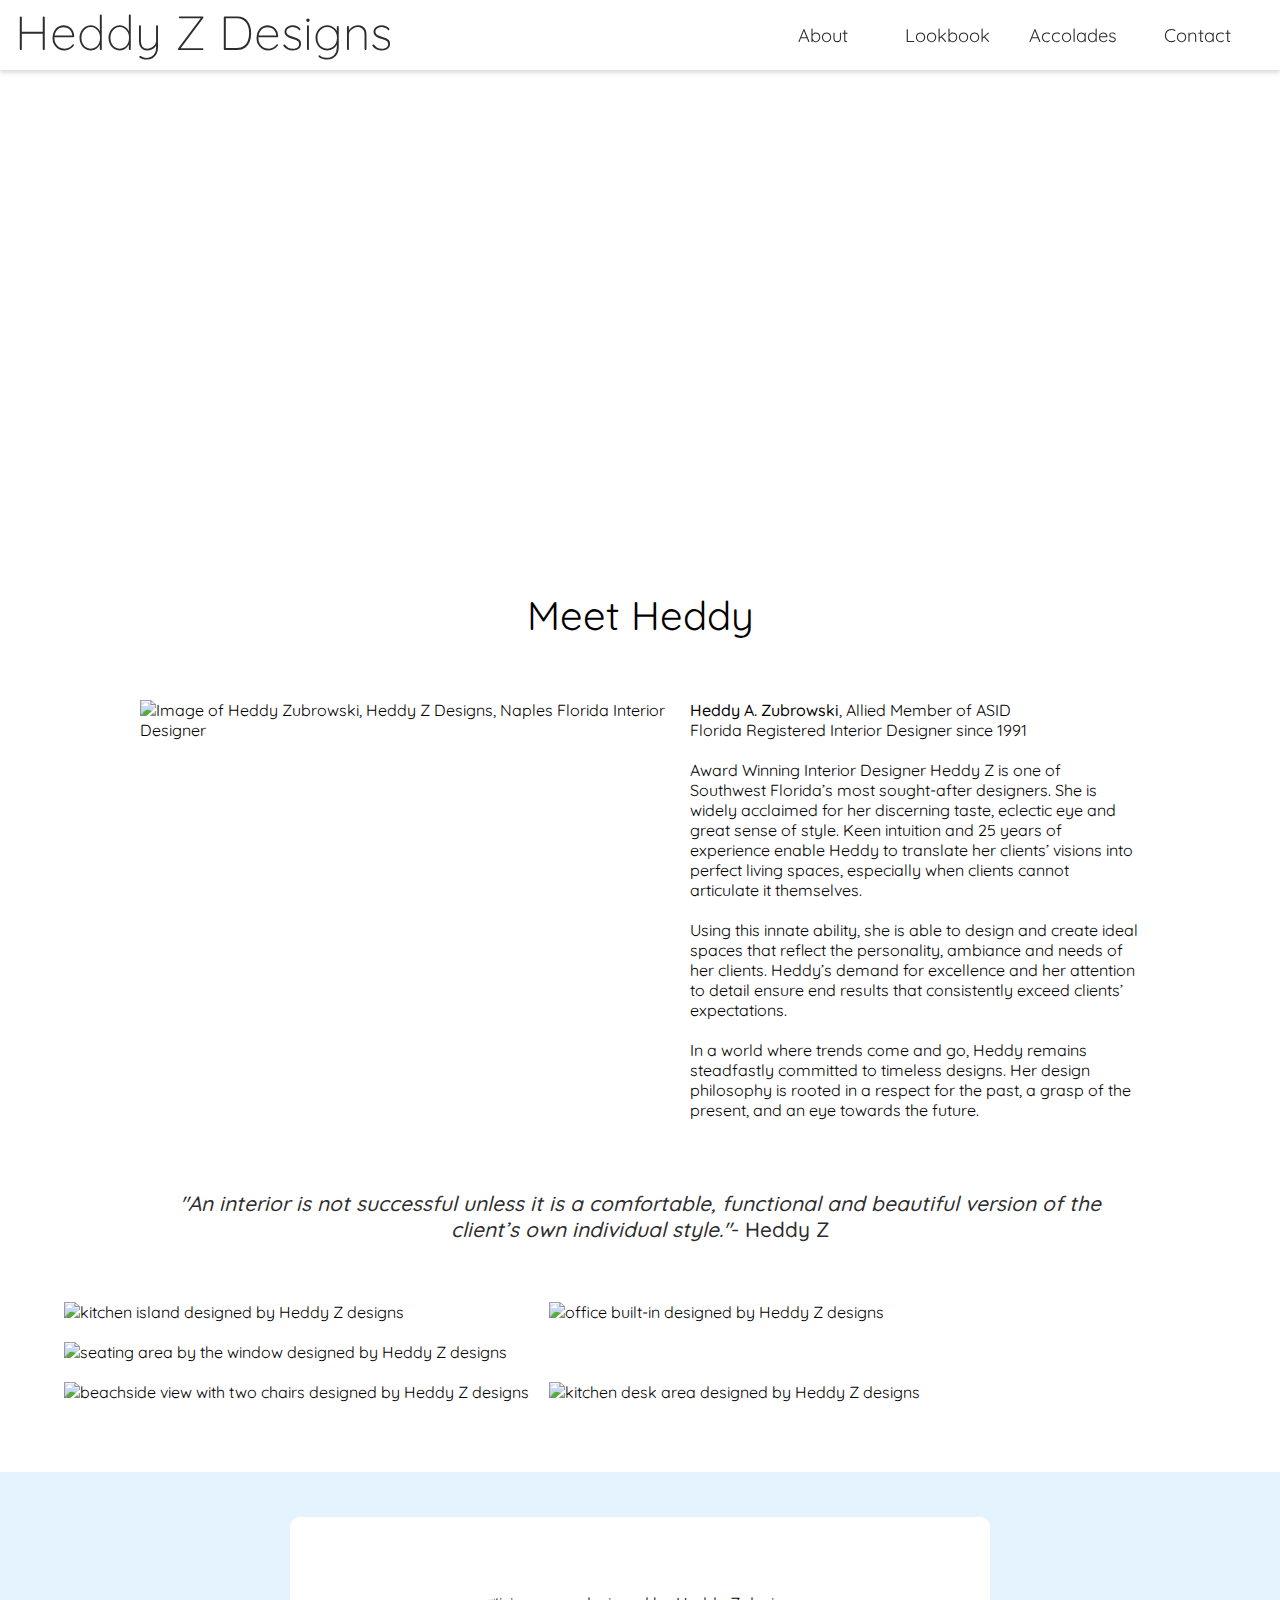
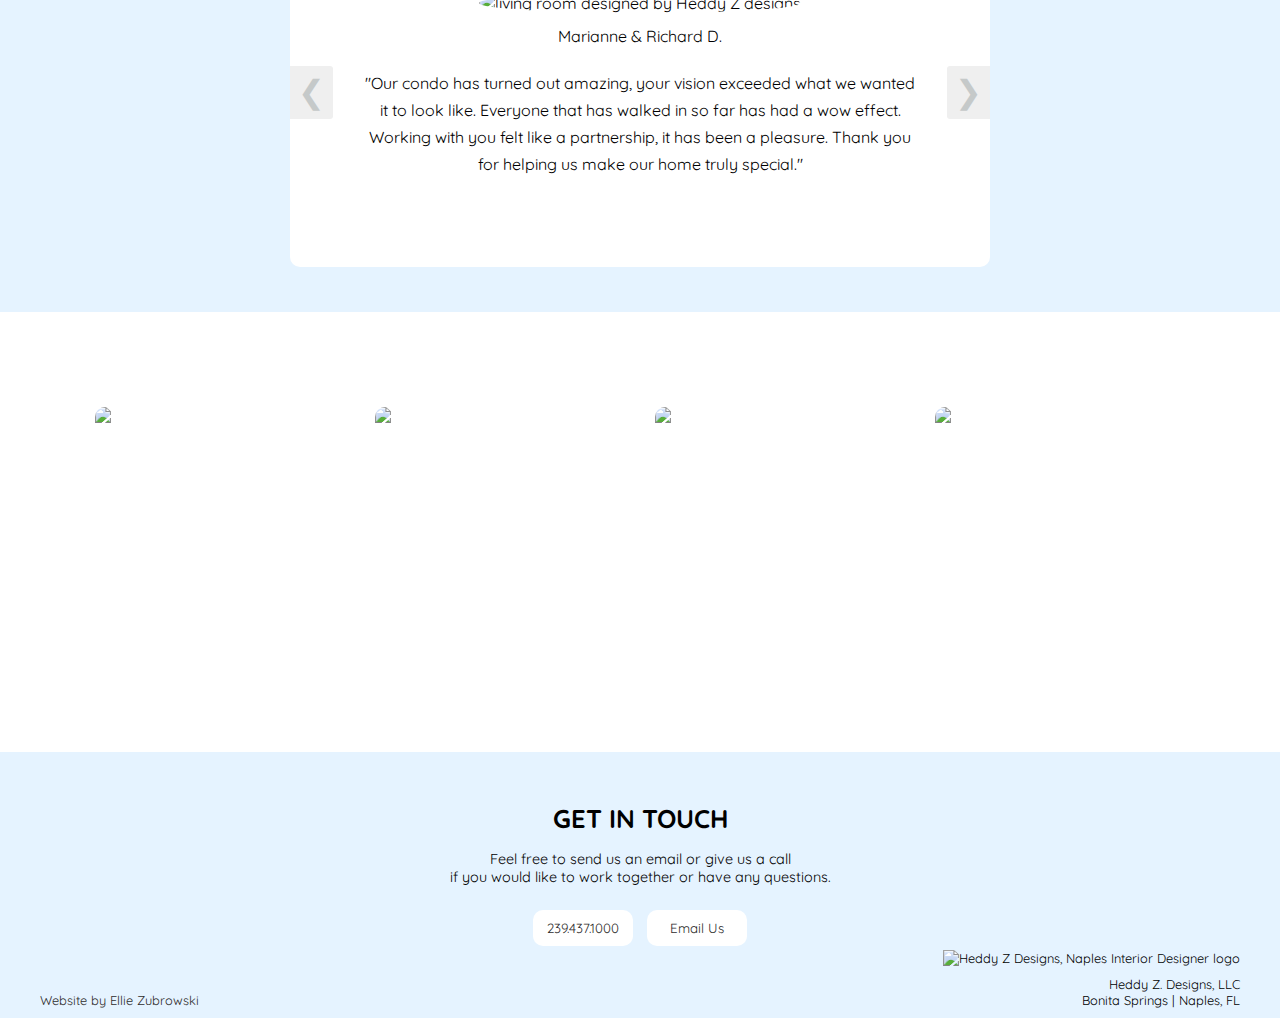
==== commit 51251fa6: "change a to button for slides" ====
--- a/index.html
+++ b/index.html
@@ -178,8 +178,8 @@
           </p>
         </article>
 
-        <a class="previous" onclick="changeSlide(-1)">&#10094;</a>
-        <a class="nextacc" onclick="changeSlide(1)">&#10095;</a>
+        <button class="previous" onclick="changeSlide(-1)">&#10094;</button>
+        <button class="nextacc" onclick="changeSlide(1)">&#10095;</button>
       </div>
     </section>
 
--- a/src/style.css
+++ b/src/style.css
@@ -213,7 +213,7 @@
   border-radius: 10px;
 }
 
-.slideshow-container a {
+.slideshow-container button {
   position: absolute;
   cursor: pointer;
   color: rgb(197, 201, 201);
@@ -221,9 +221,10 @@
   padding: 5px 8px 8px 8px;
   user-select: none;
   transition: 0.3s ease-in-out;
-}
-
-.slideshow-container a:hover {
+  border:none;
+}
+
+.slideshow-container button:hover {
   background-color: #d3d3d3;
   color: white;
 }
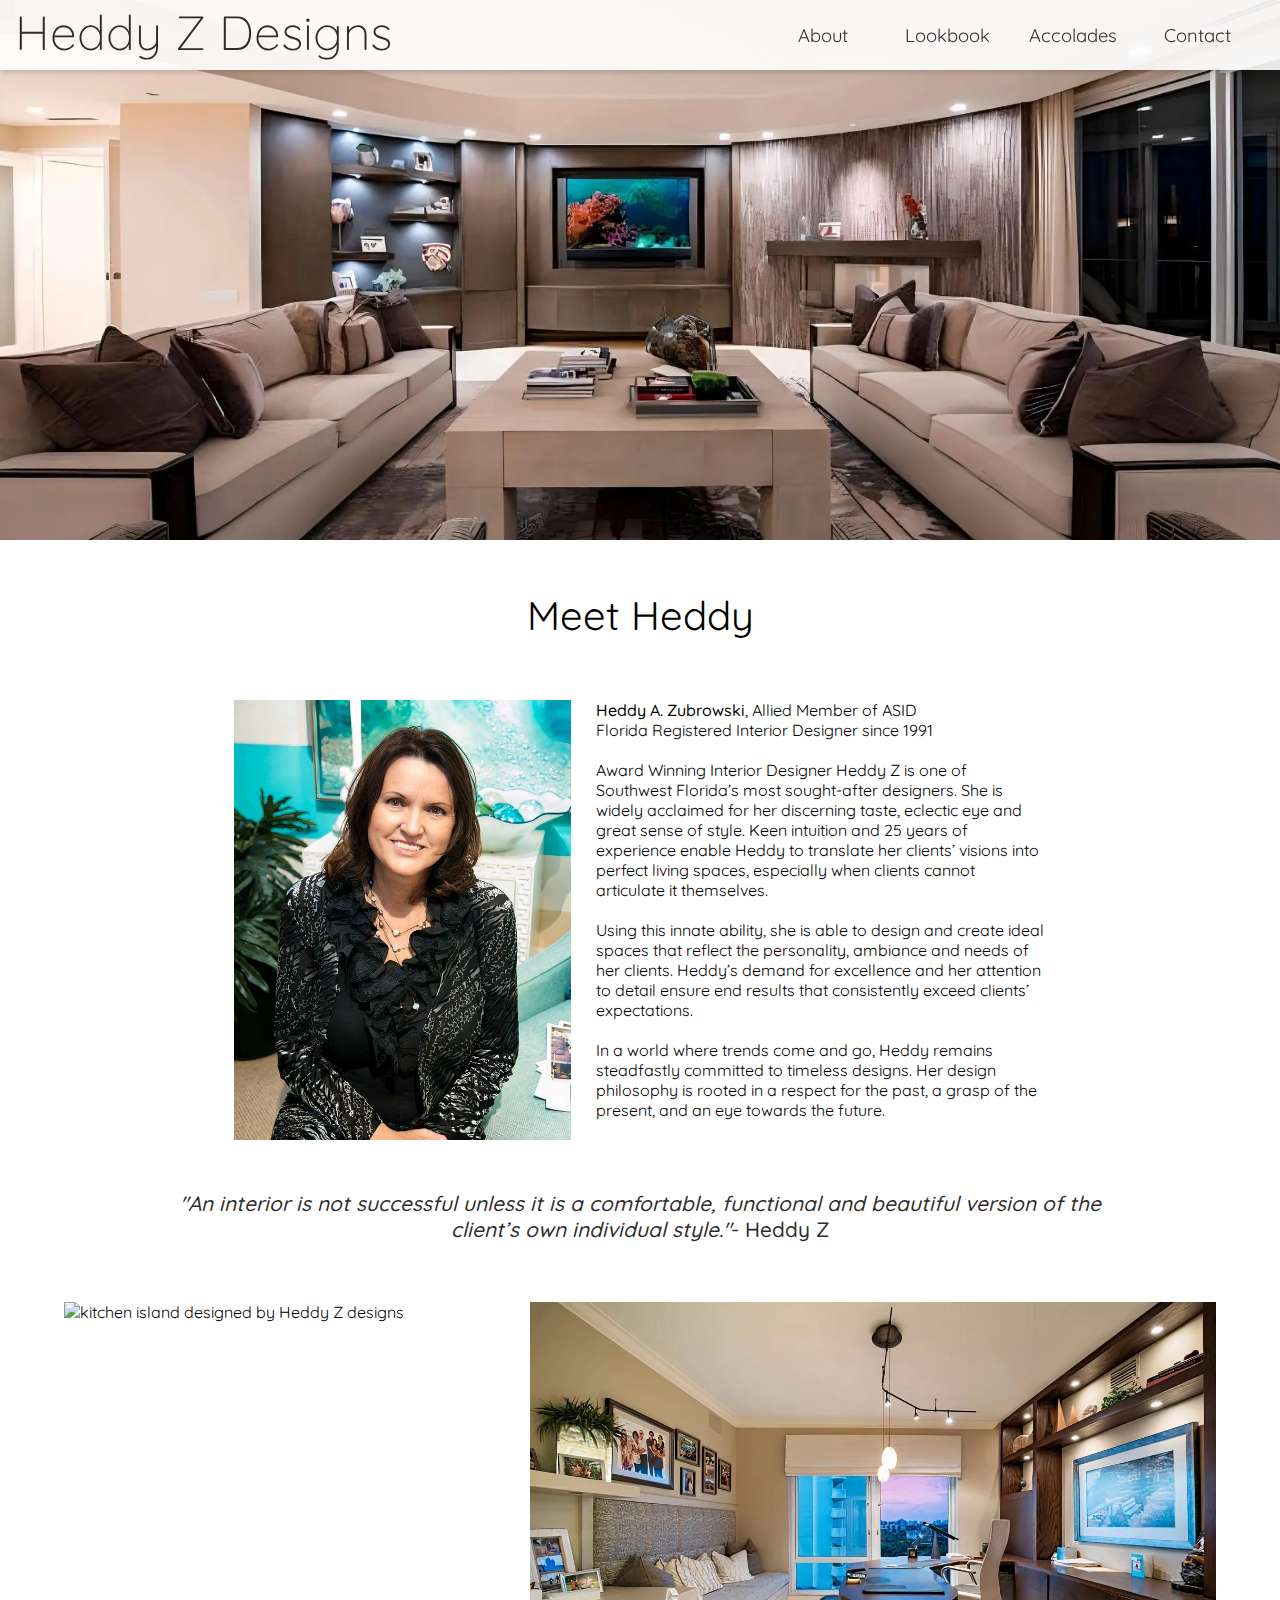
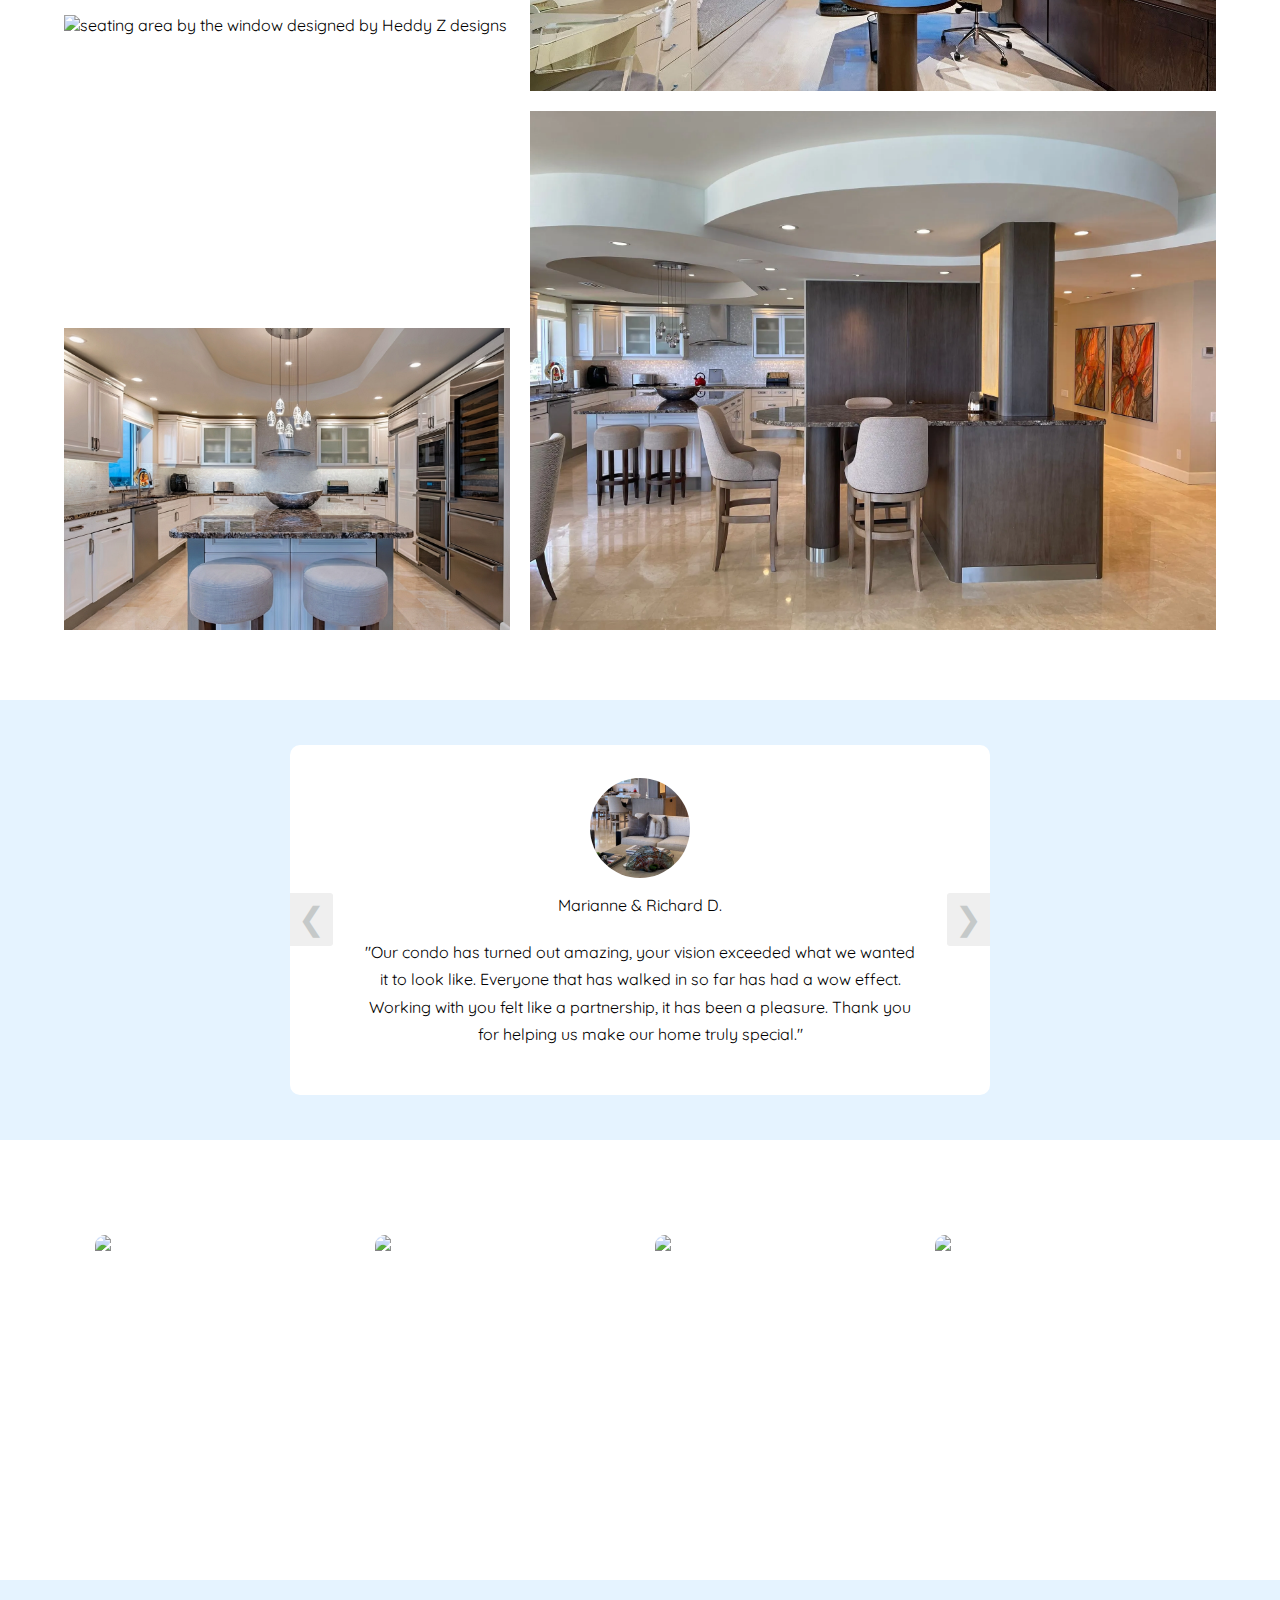
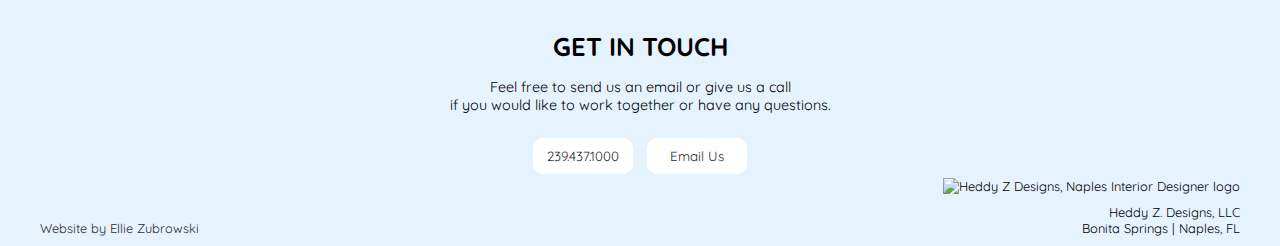
==== commit 6a919361: "change images to webp format" ====
--- a/index.html
+++ b/index.html
@@ -50,7 +50,7 @@
         <div id="info-div">
           <img
             id="profile-img"
-            src="https://i.ibb.co/8mSSCG5/profile-enhanced.jpg"
+            src="images/profile-enhanced.webp"
             alt="Image of Heddy Zubrowski, Heddy Z Designs, Naples Florida Interior Designer"
           />
           <div id="info-p-div">
@@ -111,19 +111,19 @@
           />
         </div>
         <div class="photo">
-          <img src="https://i.ibb.co/qCT5sdY/kitchen-final.jpg" alt="beachside view with two chairs designed by Heddy Z designs" />
+          <img src="images/kitchen-final.webp" alt="beachside view with two chairs designed by Heddy Z designs" />
         </div>
       </div>
       <div class="column">
         <div class="photo">
           <img
-            src="https://i.ibb.co/rQHQZ10/studyoffice-enhanced.jpg"
+            src="images/studyoffice-enhanced.webp"
             alt="office built-in designed by Heddy Z designs"
           />
         </div>
         <div class="photo">
           <img
-            src="https://i.ibb.co/xhC37cS/tdZFXEk.jpg"
+            src="images/tdZFXEk.webp"
             alt="kitchen desk area designed by Heddy Z designs"
           />
         </div>
@@ -135,7 +135,7 @@
         <article class="review-slide">
           <img
             class="reviewimg"
-            src="https://i.ibb.co/7NGnf0b/squarecopy3.jpg"
+            src="images/squarecopy3.webp"
             alt="living room designed by Heddy Z designs"
           />
           <p class="reviewname">Marianne & Richard D.</p>
@@ -166,7 +166,7 @@
         <article class="review-slide">
           <img
             class="reviewimg"
-            src="https://i.ibb.co/t2vxKx9/squarecopy1.jpg"
+            src="images/squarecopy12.webp"
             alt="golden living room designed by Heddy Z designs"
           />
           <p class="reviewname">Angela and Bill P.</p>
--- a/src/style.css
+++ b/src/style.css
@@ -89,7 +89,7 @@
 /* nav end */
 
 .top-img {
-  background-image: url("https://i.ibb.co/g3WW5Nk/enhanced-livingroom-final.jpg");
+  background-image: url("../images/enhanced-livingroom-final.webp");
   min-height: 60vh;
   max-height: 60vh;
   background-repeat: no-repeat;
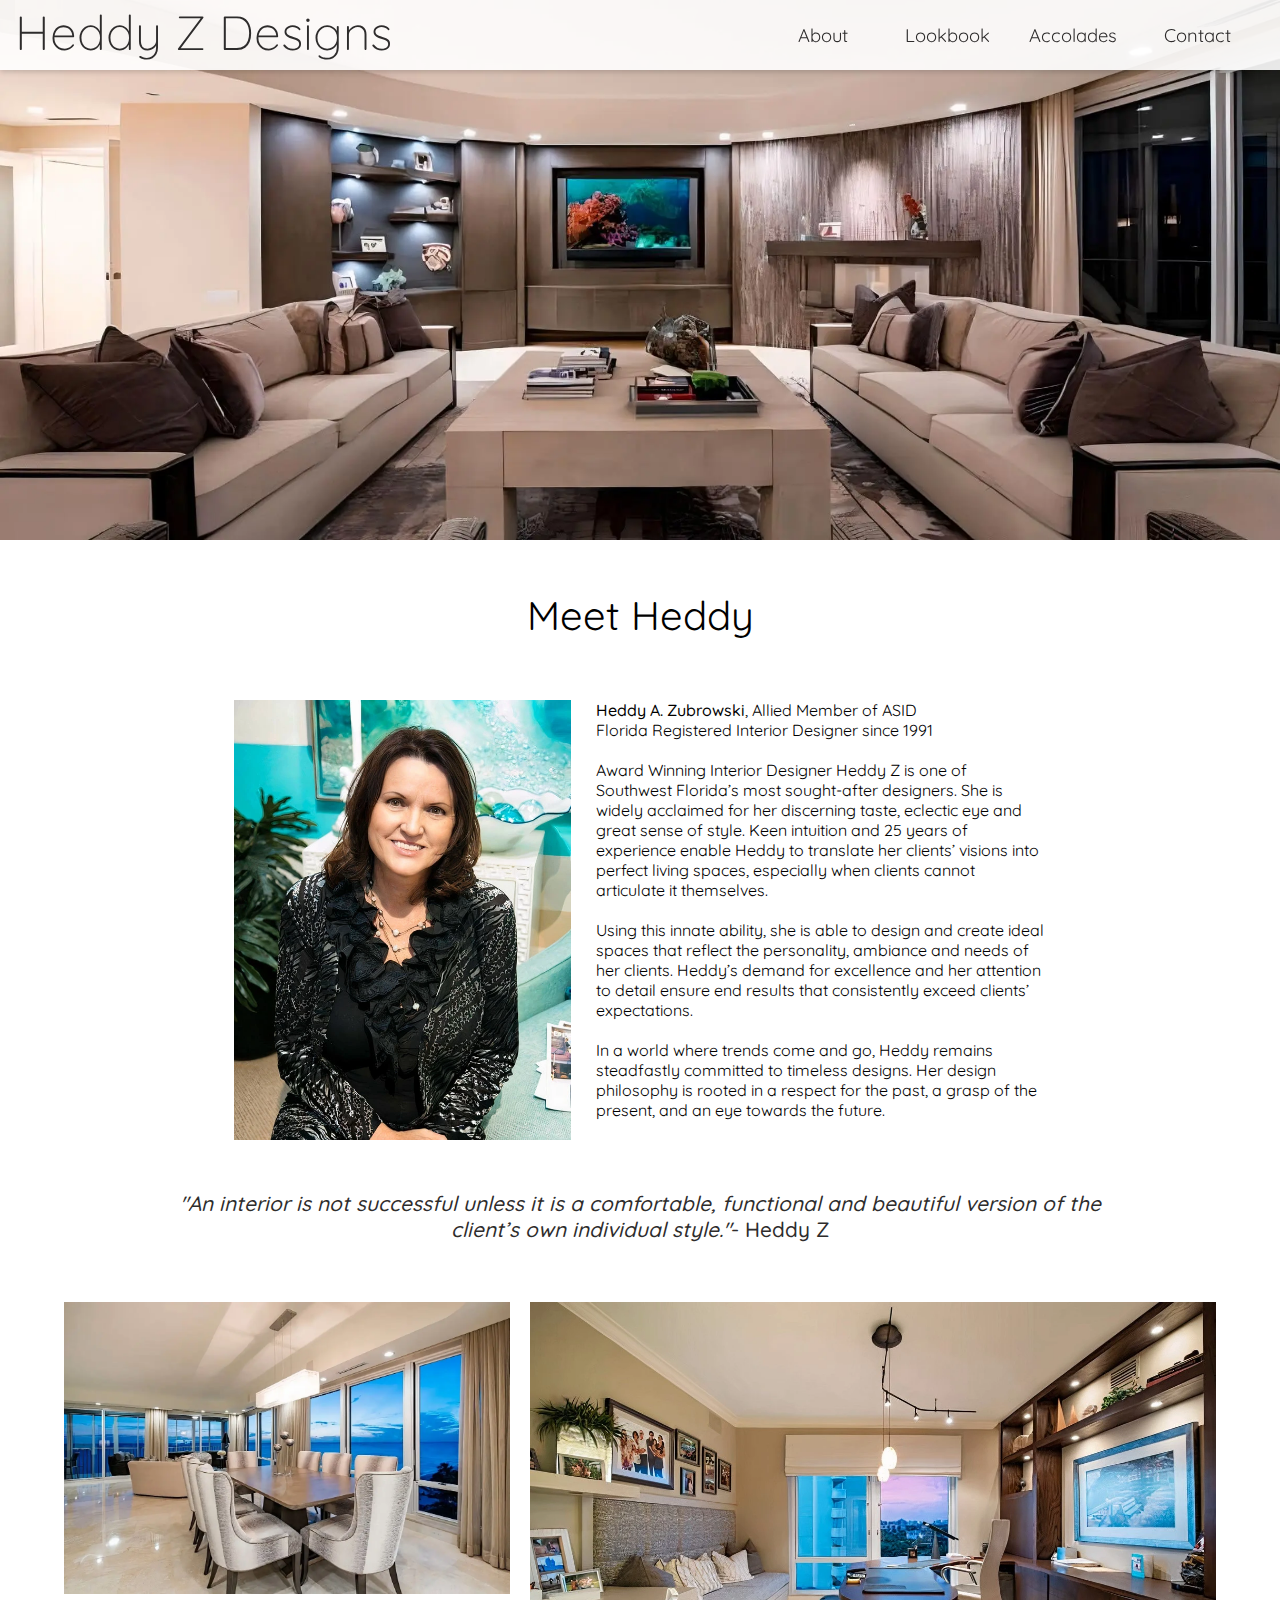
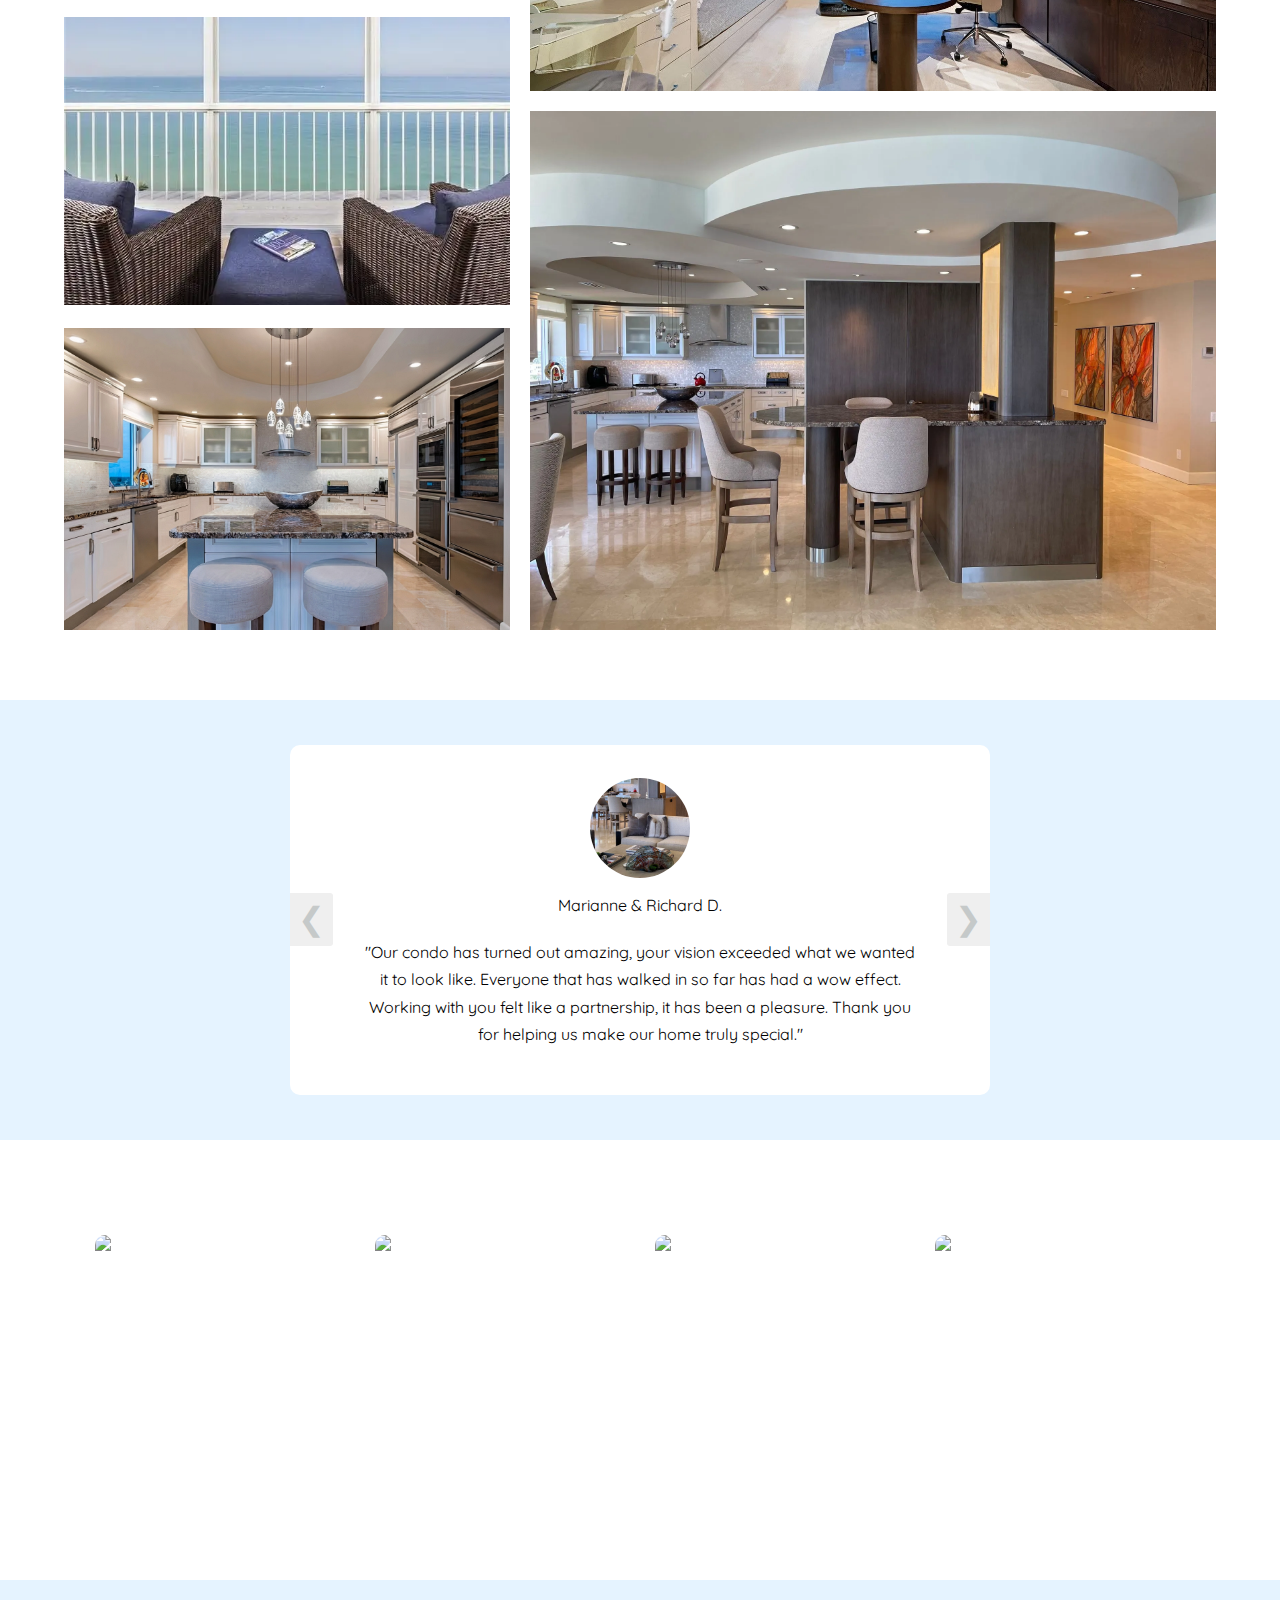
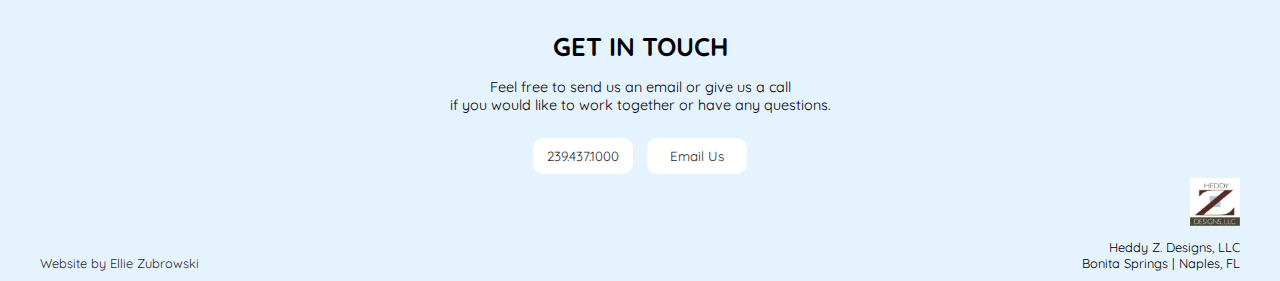
==== commit 04c86462: "add webp images" ====
--- a/index.html
+++ b/index.html
@@ -100,13 +100,13 @@
       <div class="column">
         <div class="photo">
           <img
-            src="https://i.ibb.co/tmwmGJ7/Ts-Jh-Gv8-auto-x2-1-transformed.jpg"
+            src="images/Ts-Jh-Gv8-auto-x2-1-transformed (1).webp"
             alt="kitchen island designed by Heddy Z designs"
           />
         </div>
         <div class="photo">
           <img
-            src="https://i.ibb.co/yB9nSzc/yKpuhIeY.jpg"
+            src="images/yKpuhIeY.webp"
             alt="seating area by the window designed by Heddy Z designs"
           />
         </div>
@@ -150,7 +150,7 @@
         <article class="review-slide">
           <img
             class="reviewimg"
-            src="https://i.ibb.co/BszhF9Z/squarecopy2.jpg"
+            src="images/squarecopy2.webp"
             alt="bedroom designed by Heddy Z designs"
           />
           <p class="reviewname">Drs. Greg and Beth G.</p>
@@ -244,7 +244,7 @@
           </div>
           <div class="right-footer">
             <img
-              src="https://i.ibb.co/XySXFV8/final-logo.jpg"
+              src="images/final-logo.webp"
               alt="Heddy Z Designs, Naples Interior Designer logo"
               class="footer-logo"
             />
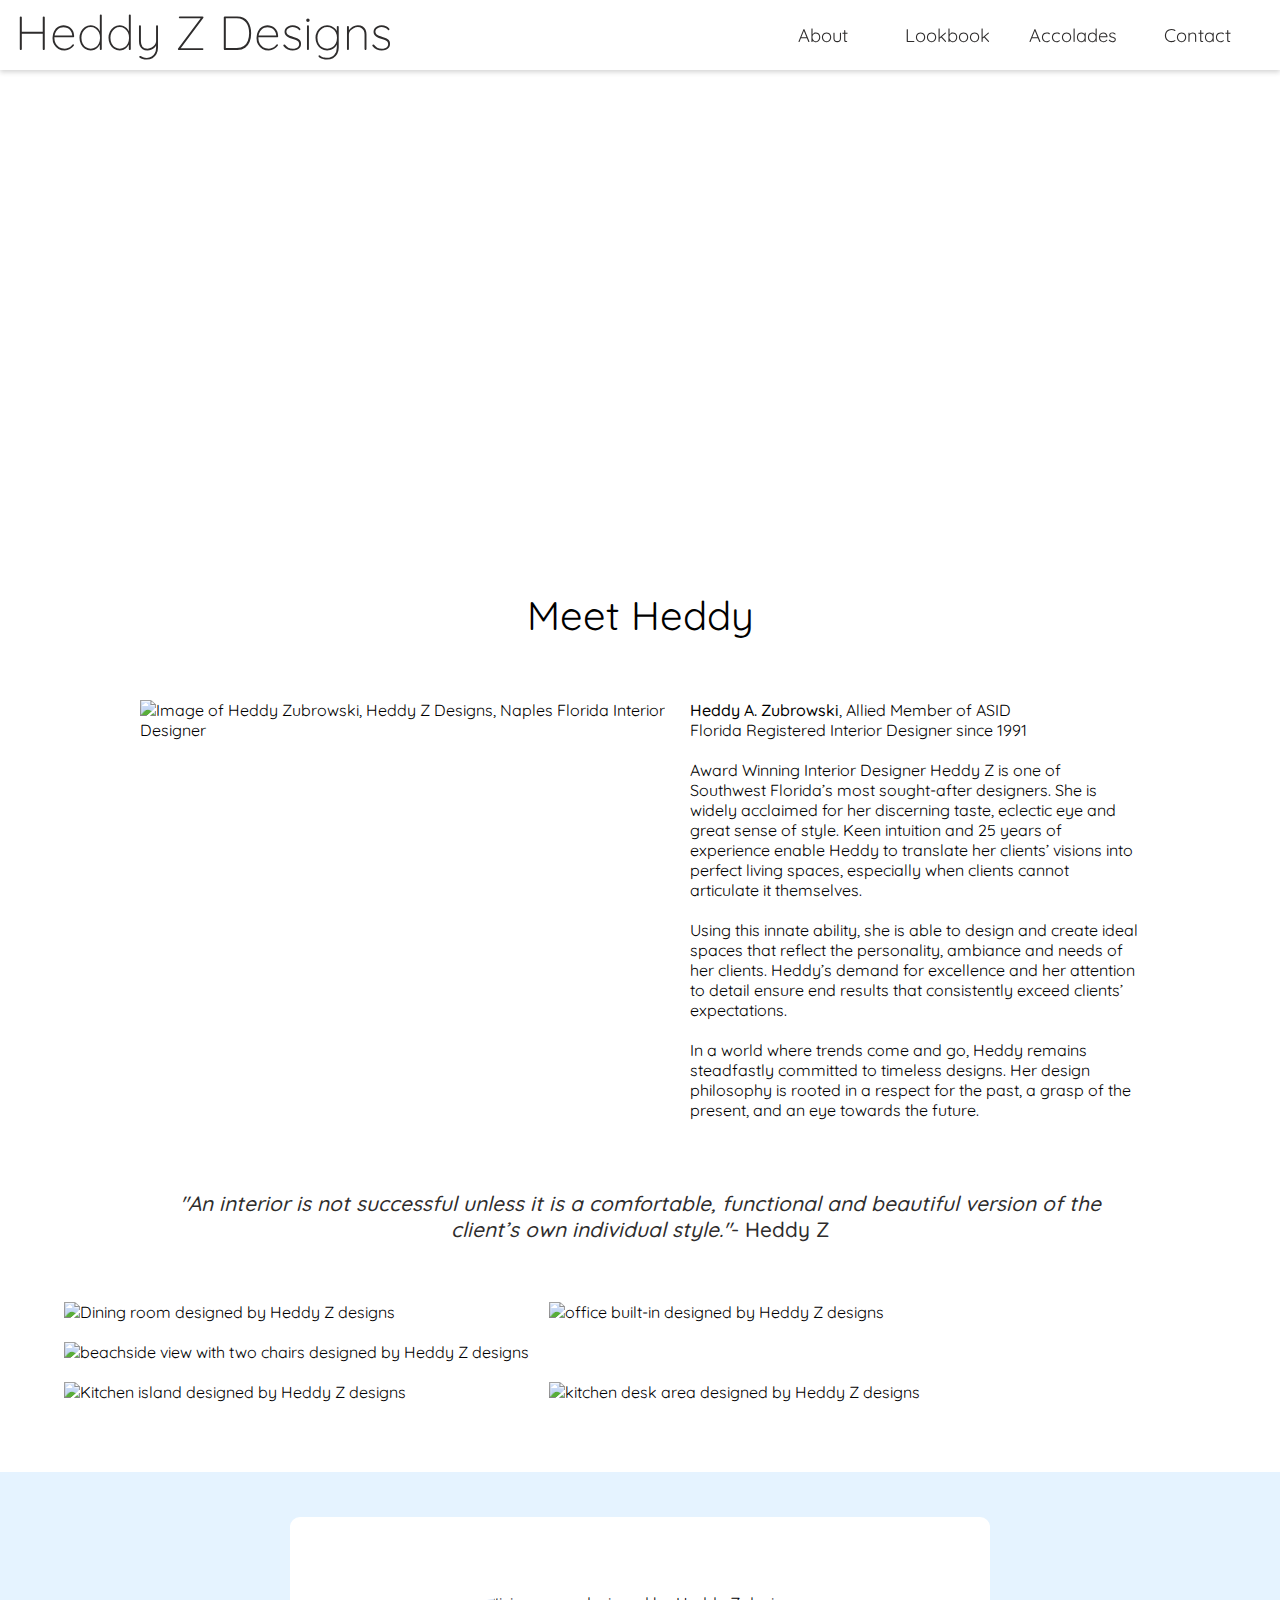
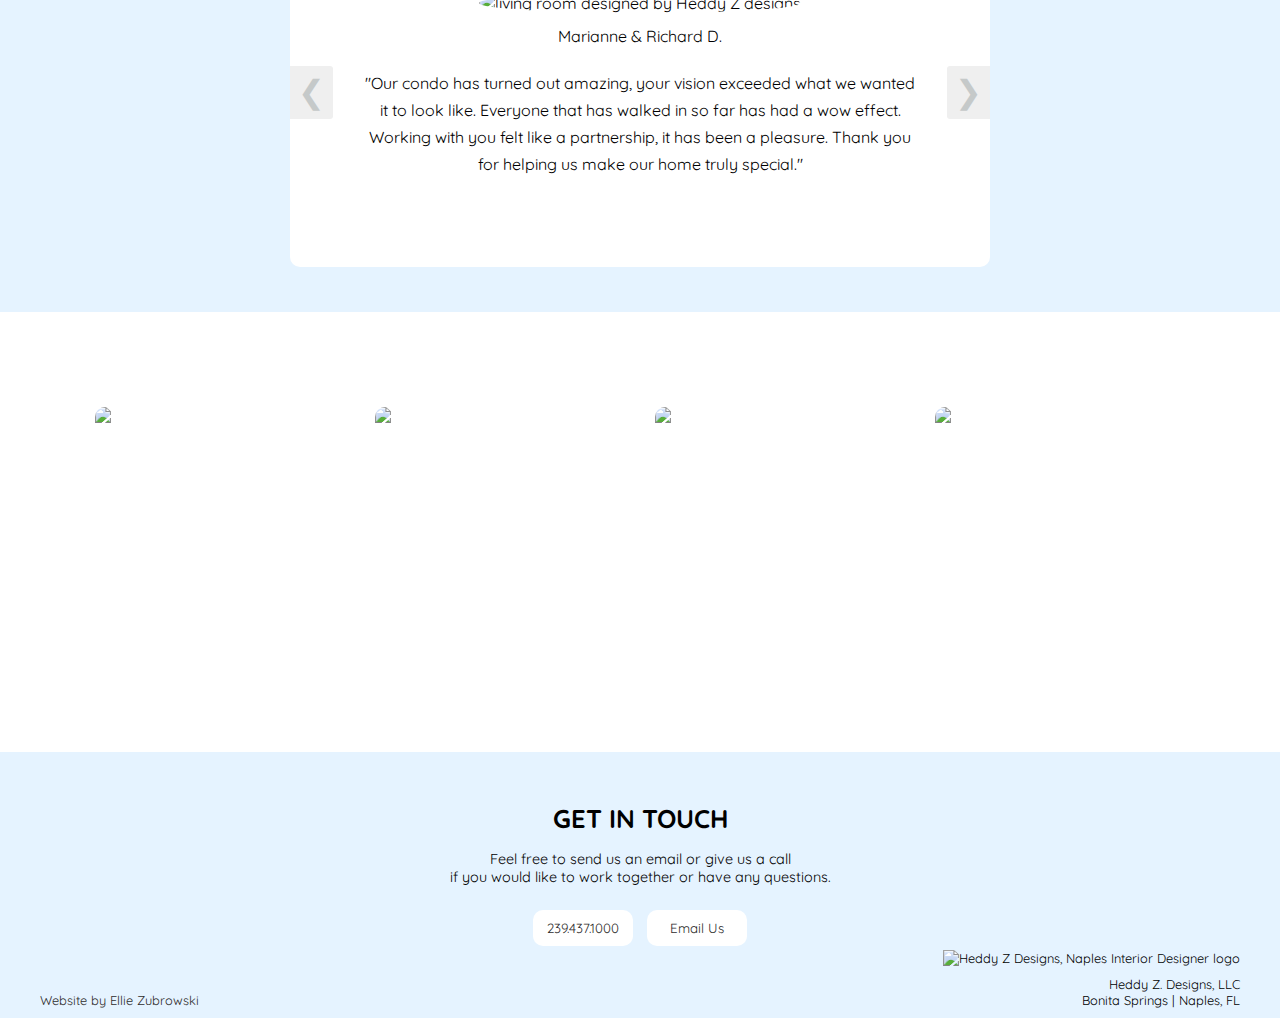
==== commit 6661cdc2: "compress jpeg" ====
--- a/index.html
+++ b/index.html
@@ -50,7 +50,7 @@
         <div id="info-div">
           <img
             id="profile-img"
-            src="images/profile-enhanced.webp"
+            src="https://i.ibb.co/JKmNR2f/profile-enhanced-1.jpg"
             alt="Image of Heddy Zubrowski, Heddy Z Designs, Naples Florida Interior Designer"
           />
           <div id="info-p-div">
@@ -100,30 +100,30 @@
       <div class="column">
         <div class="photo">
           <img
-            src="images/Ts-Jh-Gv8-auto-x2-1-transformed (1).webp"
-            alt="kitchen island designed by Heddy Z designs"
-          />
-        </div>
-        <div class="photo">
-          <img
-            src="images/yKpuhIeY.webp"
-            alt="seating area by the window designed by Heddy Z designs"
-          />
-        </div>
-        <div class="photo">
-          <img src="images/kitchen-final.webp" alt="beachside view with two chairs designed by Heddy Z designs" />
+            src="https://i.ibb.co/FnGND9g/Ts-Jh-Gv8-auto-x2-1-transformed-2.jpg"
+            alt="Dining room designed by Heddy Z designs"
+          />
+        </div>
+        <div class="photo">
+          <img
+            src="https://i.ibb.co/dfh2vRX/y-Kpuh-Ie-Y-1.jpg"
+            alt="beachside view with two chairs designed by Heddy Z designs"
+          />
+        </div>
+        <div class="photo">
+          <img src="https://i.ibb.co/fncSb0J/kitchen-final-1.jpg" alt="Kitchen island designed by Heddy Z designs" />
         </div>
       </div>
       <div class="column">
         <div class="photo">
           <img
-            src="images/studyoffice-enhanced.webp"
+            src="https://i.ibb.co/drsT97j/studyoffice-enhanced-1.jpg"
             alt="office built-in designed by Heddy Z designs"
           />
         </div>
         <div class="photo">
           <img
-            src="images/tdZFXEk.webp"
+            src="https://i.ibb.co/3WgY13F/td-ZFXEk-1.jpg"
             alt="kitchen desk area designed by Heddy Z designs"
           />
         </div>
@@ -135,7 +135,7 @@
         <article class="review-slide">
           <img
             class="reviewimg"
-            src="images/squarecopy3.webp"
+            src="https://i.ibb.co/Q6tnJ2p/squarecopy3-1.jpg"
             alt="living room designed by Heddy Z designs"
           />
           <p class="reviewname">Marianne & Richard D.</p>
@@ -150,7 +150,7 @@
         <article class="review-slide">
           <img
             class="reviewimg"
-            src="images/squarecopy2.webp"
+            src="https://i.ibb.co/QczXk9M/squarecopy2-1.jpg"
             alt="bedroom designed by Heddy Z designs"
           />
           <p class="reviewname">Drs. Greg and Beth G.</p>
@@ -166,7 +166,7 @@
         <article class="review-slide">
           <img
             class="reviewimg"
-            src="images/squarecopy12.webp"
+            src="https://i.ibb.co/f8S99WW/squarecopy1.jpg"
             alt="golden living room designed by Heddy Z designs"
           />
           <p class="reviewname">Angela and Bill P.</p>
@@ -244,7 +244,7 @@
           </div>
           <div class="right-footer">
             <img
-              src="images/final-logo.webp"
+              src="https://i.ibb.co/B3Xv6Cf/final-logo-1.jpg"
               alt="Heddy Z Designs, Naples Interior Designer logo"
               class="footer-logo"
             />
--- a/src/style.css
+++ b/src/style.css
@@ -89,7 +89,7 @@
 /* nav end */
 
 .top-img {
-  background-image: url("../images/enhanced-livingroom-final.webp");
+  background-image: url("https://i.ibb.co/r5ccmQV/enhanced-livingroom-final-1.jpg");
   min-height: 60vh;
   max-height: 60vh;
   background-repeat: no-repeat;
